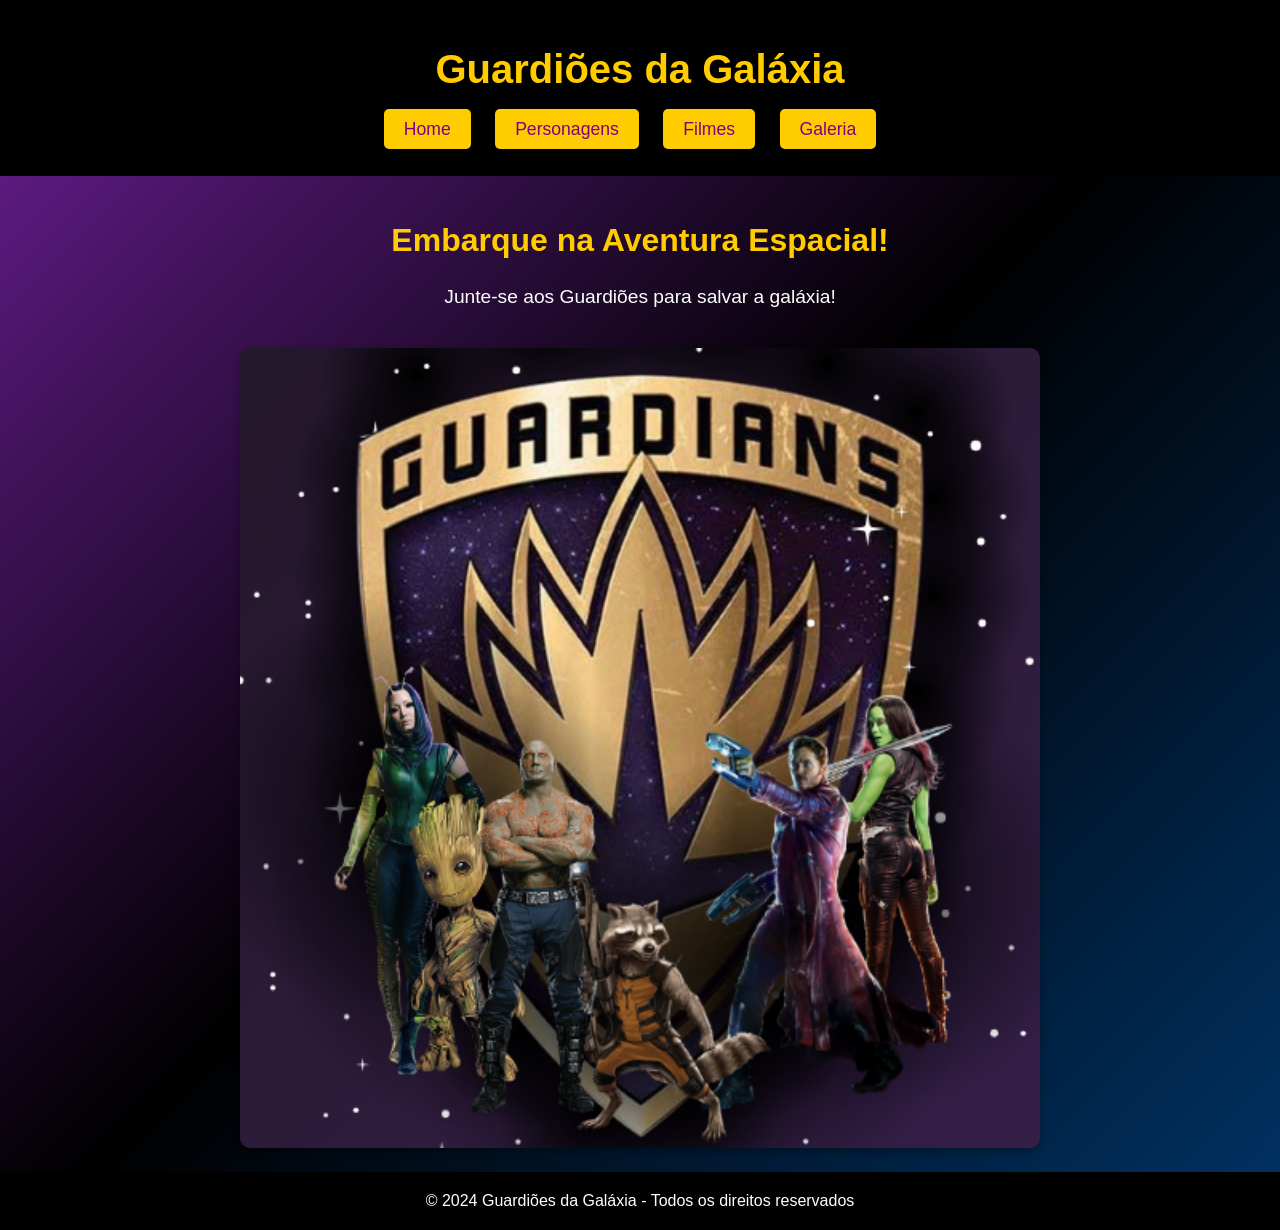
==== index.html @ 2c219696 "Update index.html" ====
<!DOCTYPE html>
<html lang="pt-br">
<head>
    <meta charset="UTF-8">
    <meta name="viewport" content="width=device-width, initial-scale=1.0">
    <title>Guardiões da Galáxia</title>
    <style>
        body {
            font-family: Arial, sans-serif;
            margin: 0;
            padding: 0;
            background: linear-gradient(135deg, #6a1f94, #000000, #003366);
            color: #fff;
        }

        header {
            background-color: #000;
            padding: 20px;
            text-align: center;
        }

        header h1 {
            font-size: 2.5rem;
            color: #ffcc00;
        }

        nav ul {
            list-style-type: none;
            padding: 0;
        }

        nav ul li {
            display: inline;
            margin-right: 20px;
        }

        nav ul li a {
            background-color: #ffcc00;
            color: #800080; /* Cor roxa para o texto */
            padding: 10px 20px;
            text-decoration: none;
            border-radius: 5px;
            font-size: 1.1rem;
            transition: background-color 0.3s, color 0.3s;
        }

        nav ul li a:hover {
            background-color: #800080; /* Cor roxa para o fundo */
            color: #ffcc00; /* Cor amarela para o texto */
        }

        main {
            padding: 20px;
        }

        .hero {
            text-align: center;
            margin-bottom: 40px;
        }

        .hero h2 {
            font-size: 2rem;
            color: #ffcc00;
        }

        .hero p {
            font-size: 1.2rem;
        }

        .characters {
            text-align: center;
        }

        .characters .character img {
            width: 90%; /* Aumentado para ocupar 90% da largura do container */
            max-width: 800px; /* Ajuste a largura máxima */
            height: auto;
            border-radius: 10px;
            box-shadow: 0 4px 8px rgba(0, 0, 0, 0.3);
        }

        footer {
            background-color: #000;
            color: #fff;
            text-align: center;
            padding: 20px;
        }

        footer p {
            margin: 0;
        }
    </style>
</head>
<body>
    <header>
        <div class="logo">
            <h1>Guardiões da Galáxia</h1>
        </div>
        <nav>
            <ul>
                <li><a href="home.html">Home</a></li>
                <li><a href="personagens.html">Personagens</a></li>
                <li><a href="filmes.html">Filmes</a></li>
                <li><a href="galeria.html">Galeria</a></li>
            </ul>
        </nav>
    </header>

    <main>
        <section class="hero">
            <h2>Embarque na Aventura Espacial!</h2>
            <p>Junte-se aos Guardiões para salvar a galáxia!</p>
        </section>

        <section class="characters">
            <div class="character-row">
                <div class="character">
                    <img src="Design sem nome (2).png" alt="Imagem dos Guardiões da Galáxia">
                </div>
            </div>
        </section>
    </main>

    <footer>
        <p>&copy; 2024 Guardiões da Galáxia - Todos os direitos reservados</p>
    </footer>
</body>
</html>
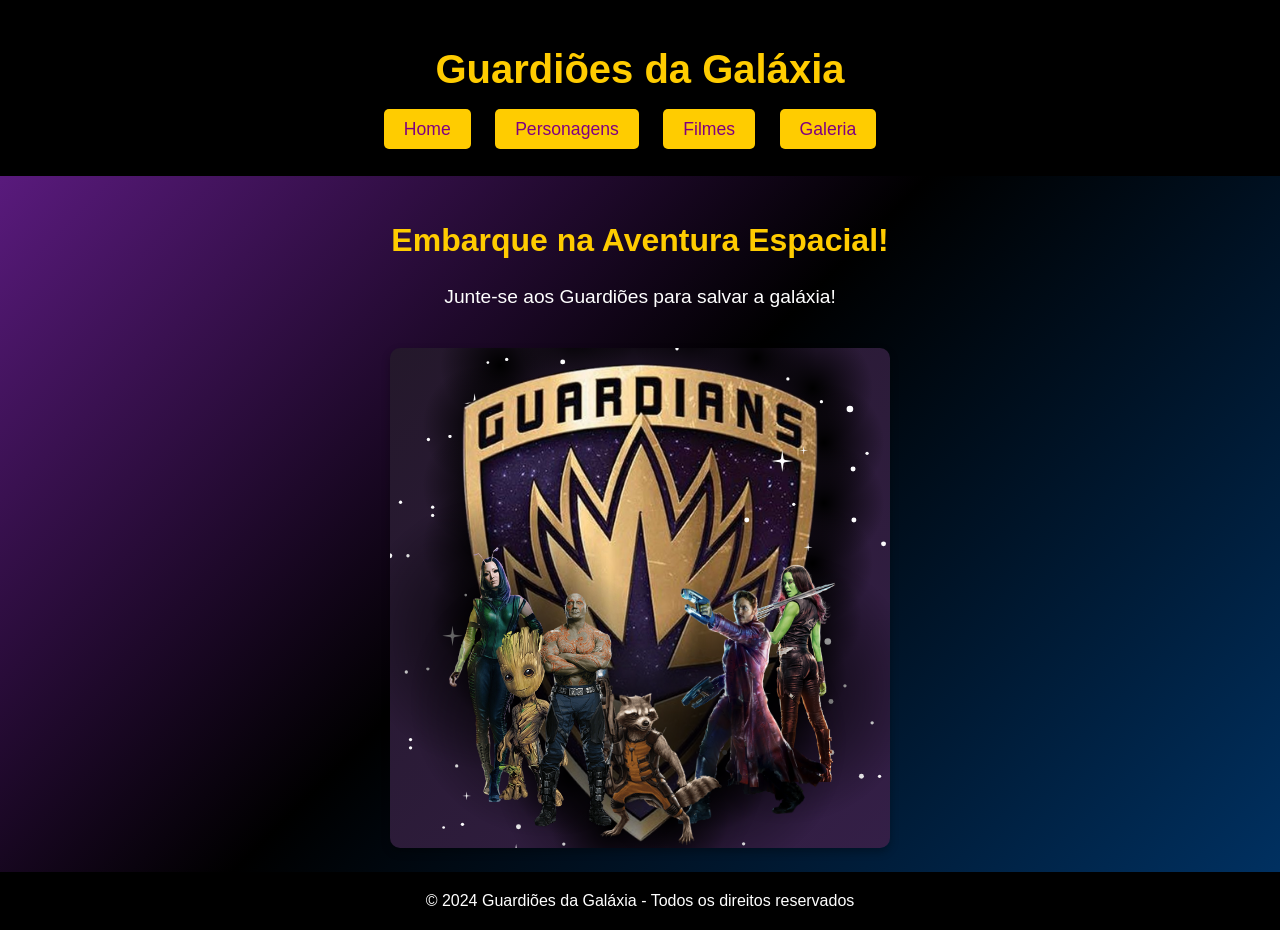
==== commit 1b167f29: "Update index.html" ====
--- a/index.html
+++ b/index.html
@@ -72,8 +72,8 @@
         }
 
         .characters .character img {
-            width: 90%; /* Aumentado para ocupar 90% da largura do container */
-            max-width: 800px; /* Ajuste a largura máxima */
+            width: 70%; /* Ajustado para tamanho médio */
+            max-width: 500px; /* Limita a largura máxima para tamanho médio */
             height: auto;
             border-radius: 10px;
             box-shadow: 0 4px 8px rgba(0, 0, 0, 0.3);
@@ -126,3 +126,4 @@
     </footer>
 </body>
 </html>
+
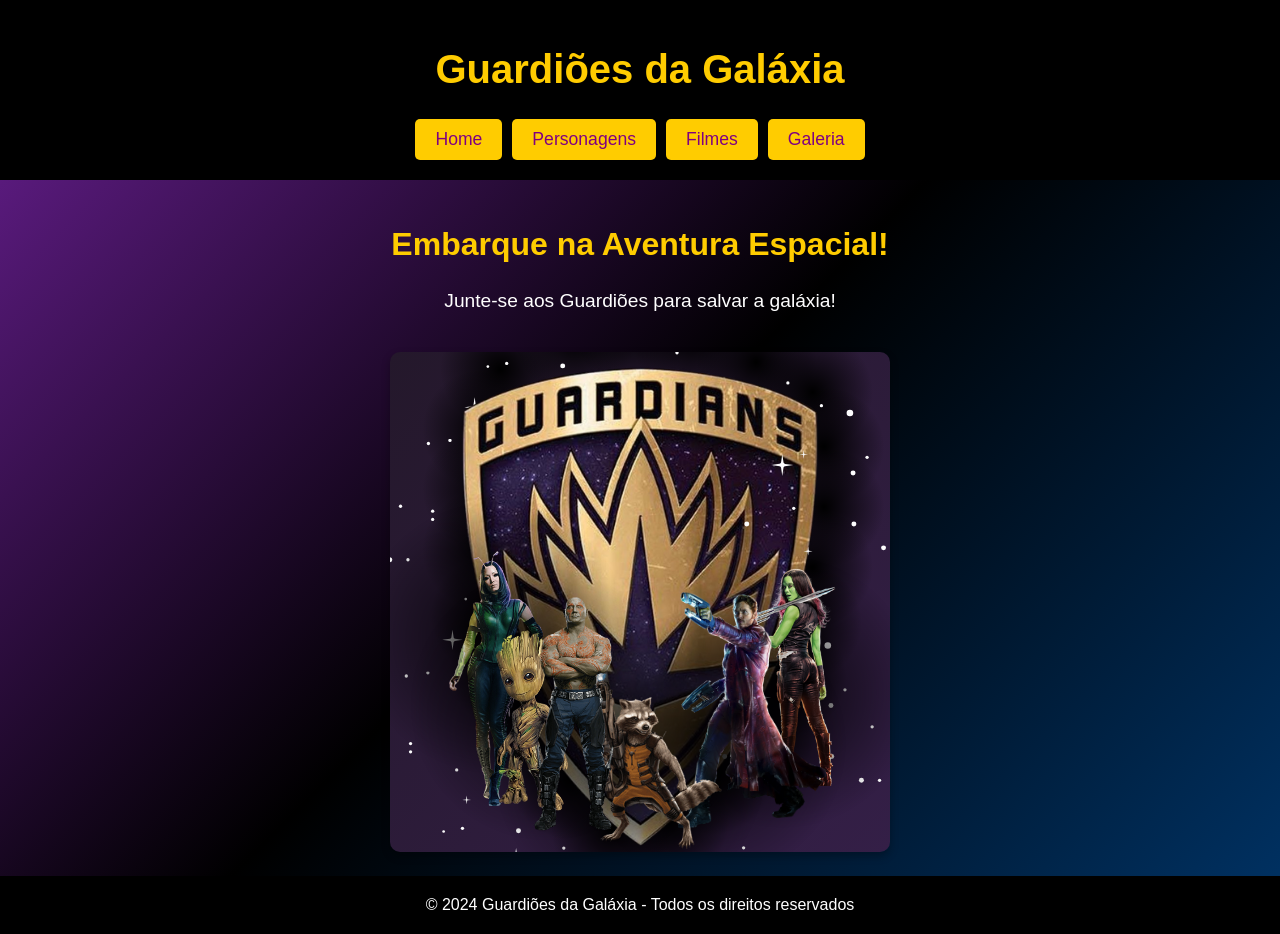
==== commit e927cd0f: "Update index.html" ====
--- a/index.html
+++ b/index.html
@@ -27,26 +27,31 @@
         nav ul {
             list-style-type: none;
             padding: 0;
+            margin: 0;
+            display: flex;
+            justify-content: center;
+            flex-wrap: wrap; /* Permite que os botões quebrem em linhas */
+            gap: 10px; /* Espaçamento entre os botões */
         }
 
         nav ul li {
-            display: inline;
-            margin-right: 20px;
+            margin: 0;
         }
 
         nav ul li a {
             background-color: #ffcc00;
-            color: #800080; /* Cor roxa para o texto */
+            color: #800080;
             padding: 10px 20px;
             text-decoration: none;
             border-radius: 5px;
             font-size: 1.1rem;
             transition: background-color 0.3s, color 0.3s;
+            display: inline-block; /* Garante que o botão se comporte como bloco */
         }
 
         nav ul li a:hover {
-            background-color: #800080; /* Cor roxa para o fundo */
-            color: #ffcc00; /* Cor amarela para o texto */
+            background-color: #800080;
+            color: #ffcc00;
         }
 
         main {
@@ -89,6 +94,25 @@
         footer p {
             margin: 0;
         }
+
+        /* Media Queries para telas menores */
+        @media (max-width: 768px) {
+            nav ul li a {
+                font-size: 1rem; /* Reduz o tamanho da fonte nos botões */
+                padding: 8px 16px; /* Ajusta o espaçamento interno */
+            }
+        }
+
+        @media (max-width: 480px) {
+            header h1 {
+                font-size: 1.6rem;
+            }
+
+            nav ul li a {
+                font-size: 0.9rem; /* Diminui ainda mais a fonte nos botões */
+                padding: 6px 12px; /* Reduz o tamanho geral */
+            }
+        }
     </style>
 </head>
 <body>
@@ -126,4 +150,3 @@
     </footer>
 </body>
 </html>
-
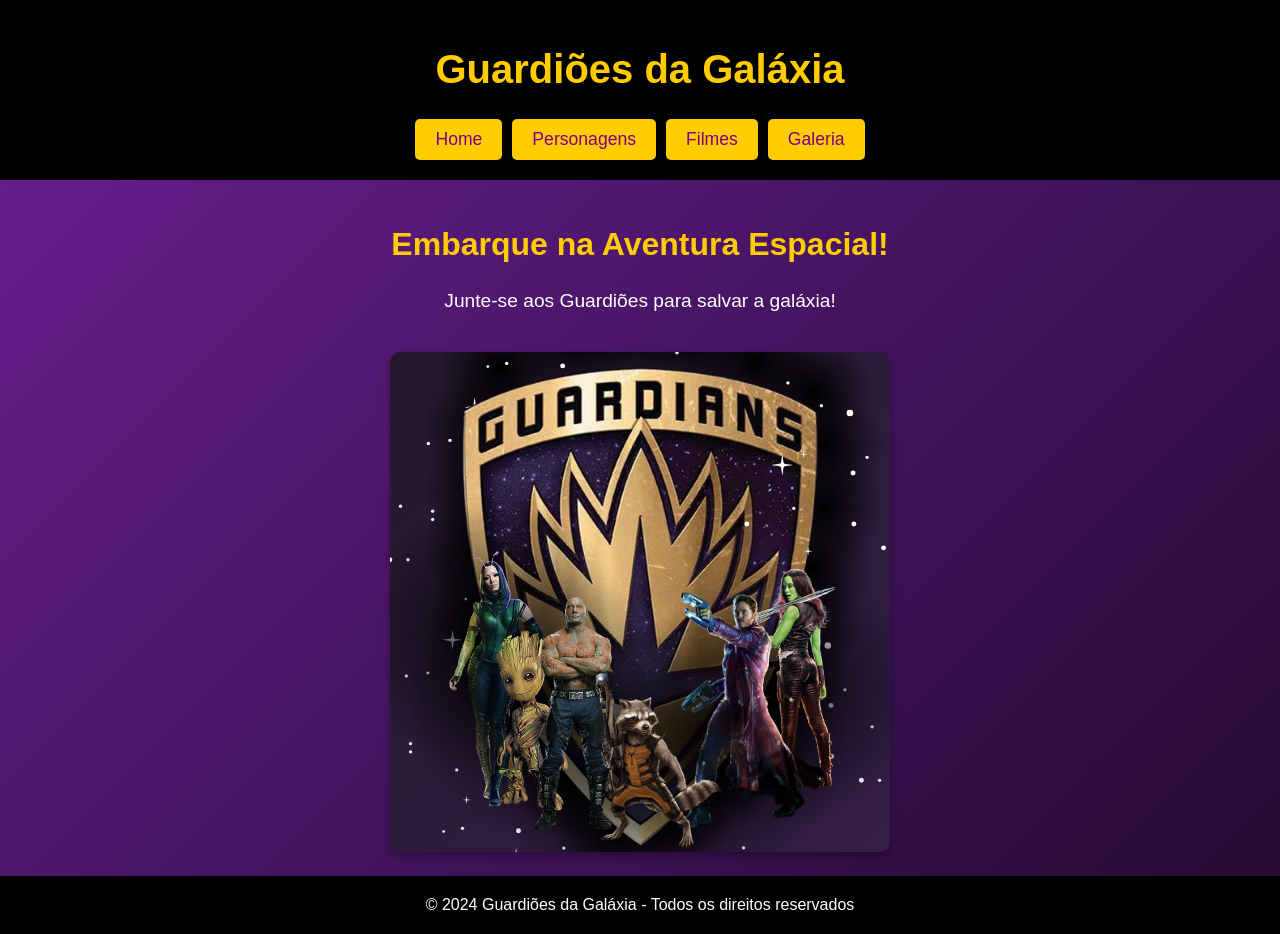
==== commit 59c97228: "Update index.html" ====
--- a/index.html
+++ b/index.html
@@ -5,12 +5,36 @@
     <meta name="viewport" content="width=device-width, initial-scale=1.0">
     <title>Guardiões da Galáxia</title>
     <style>
+        /* Declaração da fonte personalizada */
+        @font-face {
+            font-family: 'GuardiansFont';
+            src: url('fonts/sf-distant-galaxy.woff') format('woff');
+            font-weight: normal;
+            font-style: normal;
+        }
+
         body {
-            font-family: Arial, sans-serif;
+            font-family: 'GuardiansFont', Arial, sans-serif;
             margin: 0;
             padding: 0;
-            background: linear-gradient(135deg, #6a1f94, #000000, #003366);
+            /* Gradiente animado */
+            background: linear-gradient(135deg, #6a1f94, #000000, #b300d9);
+            background-size: 300% 300%;
+            animation: gradientMove 10s ease infinite;
             color: #fff;
+        }
+
+        /* Animação do gradiente */
+        @keyframes gradientMove {
+            0% {
+                background-position: 0% 50%;
+            }
+            50% {
+                background-position: 100% 50%;
+            }
+            100% {
+                background-position: 0% 50%;
+            }
         }
 
         header {
@@ -30,8 +54,8 @@
             margin: 0;
             display: flex;
             justify-content: center;
-            flex-wrap: wrap; /* Permite que os botões quebrem em linhas */
-            gap: 10px; /* Espaçamento entre os botões */
+            flex-wrap: wrap;
+            gap: 10px;
         }
 
         nav ul li {
@@ -46,7 +70,7 @@
             border-radius: 5px;
             font-size: 1.1rem;
             transition: background-color 0.3s, color 0.3s;
-            display: inline-block; /* Garante que o botão se comporte como bloco */
+            display: inline-block;
         }
 
         nav ul li a:hover {
@@ -77,8 +101,8 @@
         }
 
         .characters .character img {
-            width: 70%; /* Ajustado para tamanho médio */
-            max-width: 500px; /* Limita a largura máxima para tamanho médio */
+            width: 70%;
+            max-width: 500px;
             height: auto;
             border-radius: 10px;
             box-shadow: 0 4px 8px rgba(0, 0, 0, 0.3);
@@ -98,8 +122,8 @@
         /* Media Queries para telas menores */
         @media (max-width: 768px) {
             nav ul li a {
-                font-size: 1rem; /* Reduz o tamanho da fonte nos botões */
-                padding: 8px 16px; /* Ajusta o espaçamento interno */
+                font-size: 1rem;
+                padding: 8px 16px;
             }
         }
 
@@ -109,8 +133,8 @@
             }
 
             nav ul li a {
-                font-size: 0.9rem; /* Diminui ainda mais a fonte nos botões */
-                padding: 6px 12px; /* Reduz o tamanho geral */
+                font-size: 0.9rem;
+                padding: 6px 12px;
             }
         }
     </style>
@@ -122,7 +146,7 @@
         </div>
         <nav>
             <ul>
-                <li><a href="home.html">Home</a></li>
+                <li><a href="index.html">Home</a></li>
                 <li><a href="personagens.html">Personagens</a></li>
                 <li><a href="filmes.html">Filmes</a></li>
                 <li><a href="galeria.html">Galeria</a></li>
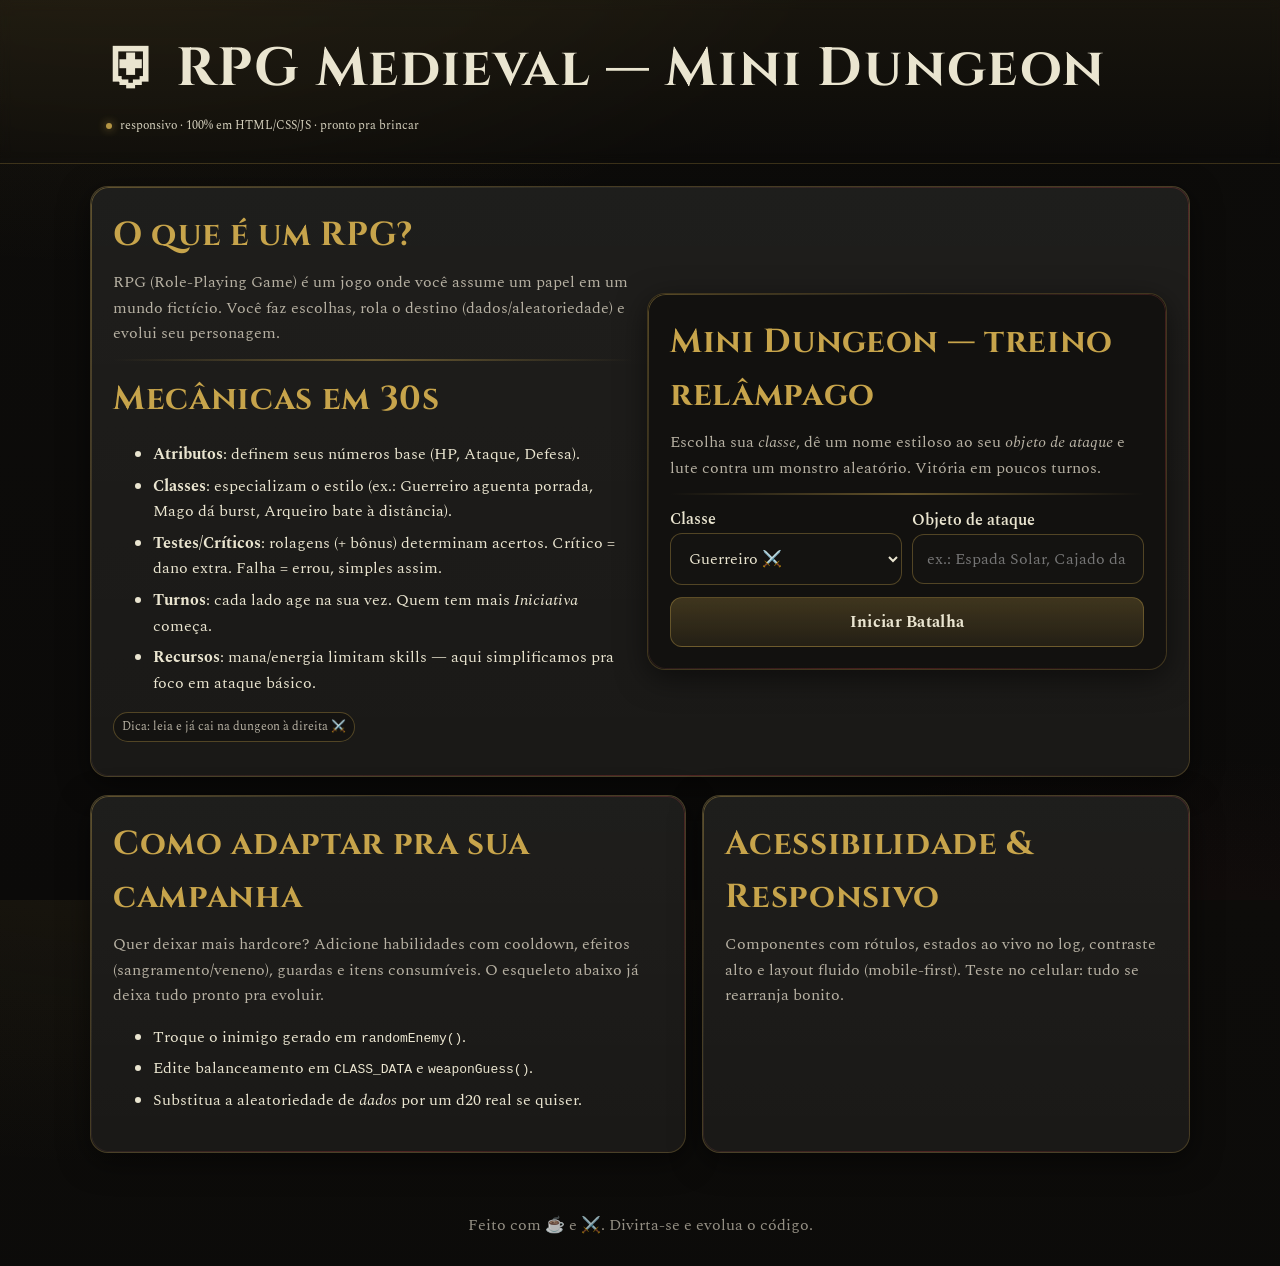
==== commit dad39957: "Add files via upload" ====
--- a/index.html
+++ b/index.html
@@ -1,176 +1,435 @@
 <!DOCTYPE html>
-<html lang="pt-br">
+<html lang="en">
 <head>
     <meta charset="UTF-8">
     <meta name="viewport" content="width=device-width, initial-scale=1.0">
-    <title>Guardiões da Galáxia</title>
-    <style>
-        /* Declaração da fonte personalizada */
-        @font-face {
-            font-family: 'GuardiansFont';
-            src: url('fonts/sf-distant-galaxy.woff') format('woff');
-            font-weight: normal;
-            font-style: normal;
-        }
-
-        body {
-            font-family: 'GuardiansFont', Arial, sans-serif;
-            margin: 0;
-            padding: 0;
-            /* Gradiente animado */
-            background: linear-gradient(135deg, #6a1f94, #000000, #b300d9);
-            background-size: 300% 300%;
-            animation: gradientMove 10s ease infinite;
-            color: #fff;
-        }
-
-        /* Animação do gradiente */
-        @keyframes gradientMove {
-            0% {
-                background-position: 0% 50%;
-            }
-            50% {
-                background-position: 100% 50%;
-            }
-            100% {
-                background-position: 0% 50%;
-            }
-        }
-
-        header {
-            background-color: #000;
-            padding: 20px;
-            text-align: center;
-        }
-
-        header h1 {
-            font-size: 2.5rem;
-            color: #ffcc00;
-        }
-
-        nav ul {
-            list-style-type: none;
-            padding: 0;
-            margin: 0;
-            display: flex;
-            justify-content: center;
-            flex-wrap: wrap;
-            gap: 10px;
-        }
-
-        nav ul li {
-            margin: 0;
-        }
-
-        nav ul li a {
-            background-color: #ffcc00;
-            color: #800080;
-            padding: 10px 20px;
-            text-decoration: none;
-            border-radius: 5px;
-            font-size: 1.1rem;
-            transition: background-color 0.3s, color 0.3s;
-            display: inline-block;
-        }
-
-        nav ul li a:hover {
-            background-color: #800080;
-            color: #ffcc00;
-        }
-
-        main {
-            padding: 20px;
-        }
-
-        .hero {
-            text-align: center;
-            margin-bottom: 40px;
-        }
-
-        .hero h2 {
-            font-size: 2rem;
-            color: #ffcc00;
-        }
-
-        .hero p {
-            font-size: 1.2rem;
-        }
-
-        .characters {
-            text-align: center;
-        }
-
-        .characters .character img {
-            width: 70%;
-            max-width: 500px;
-            height: auto;
-            border-radius: 10px;
-            box-shadow: 0 4px 8px rgba(0, 0, 0, 0.3);
-        }
-
-        footer {
-            background-color: #000;
-            color: #fff;
-            text-align: center;
-            padding: 20px;
-        }
-
-        footer p {
-            margin: 0;
-        }
-
-        /* Media Queries para telas menores */
-        @media (max-width: 768px) {
-            nav ul li a {
-                font-size: 1rem;
-                padding: 8px 16px;
-            }
-        }
-
-        @media (max-width: 480px) {
-            header h1 {
-                font-size: 1.6rem;
-            }
-
-            nav ul li a {
-                font-size: 0.9rem;
-                padding: 6px 12px;
-            }
-        }
-    </style>
+  <title>RPG Medieval — Mini Dungeon</title>
+  <link rel="preconnect" href="https://fonts.googleapis.com">
+  <link rel="preconnect" href="https://fonts.gstatic.com" crossorigin>
+  <link href="https://fonts.googleapis.com/css2?family=Cinzel:wght@400;700&family=Spectral:wght@300;400;600&display=swap" rel="stylesheet">
+  <style>
+    :root{
+      --bg:#0b0a09; /* fundo quase preto */
+      --card:#1a1917; /* cartas */
+      --ink:#eae5d0; /* texto pergaminho */
+      --gold:#c7a44b; /* detalhes dourados */
+      --blood:#b43b3b; /* dano */
+      --leaf:#4aa36c; /* cura */
+      --muted:#b7b1a3; /* texto secundário */
+      --parch:#2a2723; /* borda/ornamento */
+      --shadow: 0 8px 30px rgba(0,0,0,.5);
+    }
+    *{box-sizing:border-box}
+    html,body{height:100%}
+    body{
+      margin:0;
+      background:
+        radial-gradient(1200px 600px at 10% -10%, rgba(199,164,75,.08), transparent 60%),
+        radial-gradient(800px 400px at 90% 110%, rgba(179,59,59,.06), transparent 60%),
+        linear-gradient(180deg, #0d0c0a 0%, #0b0a09 100%);
+      color:var(--ink);
+      font-family:'Spectral', serif;
+      line-height:1.6;
+    }
+    header{
+      padding: clamp(18px, 2vw, 28px);
+      border-bottom:1px solid rgba(199,164,75,.2);
+      background:linear-gradient(180deg, rgba(199,164,75,.06), transparent);
+      position:sticky;top:0;backdrop-filter: blur(6px);
+      z-index: 10;
+    }
+    .max{max-width:1100px;margin:0 auto;padding:0 16px}
+    h1{font-family:'Cinzel', serif;letter-spacing:.03em;margin:0;font-size:clamp(28px,4.2vw,54px)}
+    h2{font-family:'Cinzel', serif;letter-spacing:.02em;margin:0 0 8px 0;font-size:clamp(22px,2.6vw,34px);color:var(--gold)}
+    p{margin:0 0 12px 0;color:var(--muted)}
+    .grid{display:grid;gap:16px;grid-template-columns:1fr}
+    @media(min-width:880px){.grid{grid-template-columns: 1.1fr .9fr}}.card{
+  background:linear-gradient(180deg, rgba(255,255,255,.02), rgba(255,255,255,.00)), var(--card);
+  border:1px solid rgba(199,164,75,.25);
+  border-radius:18px;
+  box-shadow: var(--shadow);
+  padding: clamp(16px, 2.4vw, 22px);
+  position:relative;
+  overflow:hidden;
+}
+.card::before{
+  content:"";position:absolute;inset:0;border-radius:18px;
+  padding:1px;background:
+    linear-gradient(135deg, rgba(199,164,75,.4), rgba(255,255,255,.04) 30%, rgba(179,59,59,.35) 70%, transparent 100%);
+  -webkit-mask:
+    linear-gradient(#000 0 0) content-box,
+    linear-gradient(#000 0 0);
+  -webkit-mask-composite: xor;mask-composite: exclude;
+}
+.badge{display:inline-flex;align-items:center;gap:8px;font-size:12px;color:var(--ink);opacity:.9}
+.badge .dot{width:6px;height:6px;border-radius:50%;background:var(--gold);box-shadow:0 0 8px rgba(199,164,75,.8)}
+
+.rules li{margin:6px 0}
+
+.hero{
+  display:grid;gap:14px;grid-template-columns:1fr;
+  align-items:center;
+}
+@media(min-width:720px){.hero{grid-template-columns: 1fr 1fr}}
+
+.orn{height:2px;background:linear-gradient(90deg, transparent, rgba(199,164,75,.45), transparent);margin:12px 0}
+
+.form{display:grid;gap:12px}
+label{font-weight:600;color:var(--ink)}
+select,input,button{
+  width:100%;
+  background:#141311;color:var(--ink);
+  border:1px solid rgba(199,164,75,.35);
+  border-radius:12px;padding:12px 14px;font-family:inherit;font-size:16px;
+  outline:none;
+}
+select:focus,input:focus,button:focus{box-shadow:0 0 0 4px rgba(199,164,75,.15)}
+button{
+  cursor:pointer;font-weight:700;letter-spacing:.02em;
+  transition:transform .05s ease, box-shadow .2s ease;
+  background:linear-gradient(180deg, rgba(199,164,75,.25), rgba(199,164,75,.1));
+}
+button:hover{transform: translateY(-1px)}
+
+.stack{display:flex;flex-direction:column;gap:12px}
+.row{display:flex;gap:10px;align-items:center}
+.grow{flex:1}
+
+.bar{height:12px;background:#141311;border:1px solid rgba(199,164,75,.35);border-radius:999px;overflow:hidden}
+.bar>span{display:block;height:100%;background:linear-gradient(90deg, #4aa36c, #c7a44b);width:100%;transition: width 0.3s ease}
+
+.log{font-family:ui-monospace, SFMono-Regular, Menlo, Monaco, Consolas, "Liberation Mono", "Courier New", monospace;
+  font-size:14px;background:#11100e;border:1px solid rgba(199,164,75,.25);border-radius:12px;min-height:120px;
+  padding:12px;white-space:pre-wrap;max-height:240px;overflow:auto}
+
+.tag{display:inline-block;background:#141311;border:1px solid rgba(199,164,75,.35);
+  padding:4px 8px;border-radius:999px;font-size:12px;color:var(--muted)}
+
+footer{opacity:.8;padding:28px 16px;text-align:center;color:var(--muted)}
+ a{color:var(--gold);text-decoration:none}
+
+.stats {font-size: 12px; margin-top: 4px; color: var(--muted)}
+.attack-animation {
+  animation: attackPulse 0.3s ease;
+}
+@keyframes attackPulse {
+  0% { transform: translateX(0); }
+  25% { transform: translateX(3px); }
+  50% { transform: translateX(-3px); }
+  100% { transform: translateX(0); }
+}
+
+  </style>
 </head>
 <body>
-    <header>
-        <div class="logo">
-            <h1>Guardiões da Galáxia</h1>
+  <header>
+    <div class="max">
+      <h1>⛨ RPG Medieval — Mini Dungeon</h1>
+      <div class="badge"><span class="dot"></span> responsivo · 100% em HTML/CSS/JS · pronto pra brincar</div>
+    </div>
+  </header>  <main class="max" style="padding:22px 0 32px 0">
+    <section class="hero card">
+      <div>
+        <h2>O que é um RPG?</h2>
+        <p>RPG (Role-Playing Game) é um jogo onde você assume um papel em um mundo fictício. Você faz escolhas, rola o destino (dados/aleatoriedade) e evolui seu personagem.</p>
+        <div class="orn"></div>
+        <h2>Mecânicas em 30s</h2>
+        <ul class="rules">
+          <li><strong>Atributos</strong>: definem seus números base (HP, Ataque, Defesa).</li>
+          <li><strong>Classes</strong>: especializam o estilo (ex.: Guerreiro aguenta porrada, Mago dá burst, Arqueiro bate à distância).</li>
+          <li><strong>Testes/Críticos</strong>: rolagens (+ bônus) determinam acertos. Crítico = dano extra. Falha = errou, simples assim.</li>
+          <li><strong>Turnos</strong>: cada lado age na sua vez. Quem tem mais <em>Iniciativa</em> começa.</li>
+          <li><strong>Recursos</strong>: mana/energia limitam skills — aqui simplificamos pra foco em ataque básico.</li>
+        </ul>
+        <p class="tag">Dica: leia e já cai na dungeon à direita ⚔️</p>
+      </div>
+      <div class="card" style="background:#12110f">
+        <h2>Mini Dungeon — treino relâmpago</h2>
+        <p>Escolha sua <em>classe</em>, dê um nome estiloso ao seu <em>objeto de ataque</em> e lute contra um monstro aleatório. Vitória em poucos turnos.</p>
+        <div class="orn"></div>
+        <form class="form" id="setup">
+          <div class="row">
+            <div class="grow">
+              <label for="classe">Classe</label>
+              <select id="classe" required>
+                <option value="guerreiro">Guerreiro ⚔️</option>
+                <option value="mago">Mago 🔮</option>
+                <option value="arqueiro">Arqueiro 🏹</option>
+                <option value="ladino">Ladino 🗡️</option>
+              </select>
+            </div>
+            <div class="grow">
+              <label for="arma">Objeto de ataque</label>
+              <input id="arma" type="text" placeholder="ex.: Espada Solar, Cajado da Tempestade" maxlength="30" required />
+            </div>
+          </div>
+          <button type="submit">Iniciar Batalha</button>
+        </form><div id="battle" style="display:none" class="stack">
+      <div class="row" style="gap:14px">
+        <div class="card grow">
+          <strong>Você</strong>
+          <div class="bar" aria-label="HP do jogador"><span id="hpPlayer"></span></div>
+          <div id="statsPlayer" class="muted"></div>
+          <div id="detailedStatsPlayer" class="stats"></div>
         </div>
-        <nav>
-            <ul>
-                <li><a href="index.html">Home</a></li>
-                <li><a href="personagens.html">Personagens</a></li>
-                <li><a href="filmes.html">Filmes</a></li>
-                <li><a href="galeria.html">Galeria</a></li>
-            </ul>
-        </nav>
-    </header>
-
-    <main>
-        <section class="hero">
-            <h2>Embarque na Aventura Espacial!</h2>
-            <p>Junte-se aos Guardiões para salvar a galáxia!</p>
-        </section>
-
-        <section class="characters">
-            <div class="character-row">
-                <div class="character">
-                    <img src="Design sem nome (2).png" alt="Imagem dos Guardiões da Galáxia">
-                </div>
-            </div>
-        </section>
-    </main>
-
-    <footer>
-        <p>&copy; 2024 Guardiões da Galáxia - Todos os direitos reservados</p>
-    </footer>
-</body>
-</html>
+        <div class="card grow">
+          <strong>Inimigo</strong>
+          <div class="bar" aria-label="HP do inimigo"><span id="hpEnemy"></span></div>
+          <div id="statsEnemy" class="muted"></div>
+          <div id="detailedStatsEnemy" class="stats"></div>
+        </div>
+      </div>
+      <div class="row">
+        <button id="btnAttack" class="grow">Atacar</button>
+        <button id="btnReset" type="button">Reiniciar</button>
+      </div>
+      <div class="log" id="log" aria-live="polite"></div>
+    </div>
+  </div>
+</section>
+
+<section class="grid" style="margin-top:18px">
+  <article class="card">
+    <h2>Como adaptar pra sua campanha</h2>
+    <p>Quer deixar mais hardcore? Adicione habilidades com cooldown, efeitos (sangramento/veneno), guardas e itens consumíveis. O esqueleto abaixo já deixa tudo pronto pra evoluir.</p>
+    <ul class="rules">
+      <li>Troque o inimigo gerado em <code>randomEnemy()</code>.</li>
+      <li>Edite balanceamento em <code>CLASS_DATA</code> e <code>weaponGuess()</code>.</li>
+      <li>Substitua a aleatoriedade de <em>dados</em> por um d20 real se quiser.</li>
+    </ul>
+  </article>
+  <aside class="card">
+    <h2>Acessibilidade & Responsivo</h2>
+    <p>Componentes com rótulos, estados ao vivo no log, contraste alto e layout fluido (mobile‑first). Teste no celular: tudo se rearranja bonito.</p>
+  </aside>
+</section>
+
+  </main>  <footer>
+    Feito com ☕ e ⚔️. Divirta-se e evolua o código.
+  </footer>  <script>
+    'use strict';
+    // Garante que o JS só rode depois do DOM existir
+    window.addEventListener('DOMContentLoaded', () => {
+      // ===== Utilidades gerais
+      const $ = sel => document.querySelector(sel)
+      const $$ = sel => Array.from(document.querySelectorAll(sel))
+      const safeEl = (sel) => {
+        const el = $(sel)
+        if(!el) throw new Error('Elemento não encontrado: ' + sel)
+        return el
+      }
+      const logEl = safeEl('#log')
+      const log = msg => {
+        const time = new Date().toLocaleTimeString('pt-BR', {hour:'2-digit', minute:'2-digit'})
+        // Prepend para mensagem mais recente vir no topo sem quebrar acessibilidade
+        const line = document.createElement('div')
+        line.innerHTML = `[${time}] ${msg}`
+        logEl.prepend(line)
+      }
+      const clamp = (n, min, max) => Math.max(min, Math.min(max, n))
+      const r = (min, max) => Math.floor(Math.random() * (max - min + 1)) + min // inteiro [min,max]
+
+      // ===== Dados de classe (balance simplificado)
+      const CLASS_DATA = {
+        guerreiro: { hp: 110, atk: 14, def: 8, crit: 8, dodge: 4, desc:'frontliner resistente' },
+        mago:      { hp: 80,  atk: 20, def: 3, crit: 14, dodge: 6, desc:'vidro canhão' },
+        arqueiro:  { hp: 95,  atk: 16, def: 5, crit: 12, dodge: 8, desc:'dano à distância' },
+        ladino:    { hp: 85,  atk: 15, def: 4, crit: 18, dodge: 12, desc:'crítico e esquiva' }
+      }
+
+      // Tenta inferir bônus pela palavra da arma (bem simples e divertido)
+      function weaponGuess(name){
+        name = (name || '').toLowerCase()
+        if(/cajado|vara|orbe/.test(name)) return { bonus: 3, type:'mágico' }
+        if(/espada|lâmina|katana|sabre/.test(name)) return { bonus: 2, type:'corte' }
+        if(/machado|clava|marte|martelo/.test(name)) return { bonus: 3, type:'impacto' }
+        if(/arco|besta|flecha|virote/.test(name)) return { bonus: 2, type:'perfurante' }
+        if(/adaga|punhal|faca/.test(name)) return { bonus: 2, type:'precisão' }
+        if(/lança|tridente|alabarda|pique/.test(name)) return { bonus: 3, type:'alcance' }
+        if(/livro|grimório|runas?/.test(name)) return { bonus: 2, type:'arcano' }
+        return { bonus: 1, type:'improviso' }
+      }
+
+      function randomEnemy(){
+        const pool = [
+          { name:'Goblin', hp: 70, atk: 12, def: 4, crit: 6, dodge: 6, emoji:'👺' },
+          { name:'Lobo das Sombras', hp: 80, atk: 13, def: 3, crit: 10, dodge: 10, emoji:'🐺' },
+          { name:'Esqueleto', hp: 75, atk: 11, def: 6, crit: 5, dodge: 4, emoji:'💀' },
+          { name:'Slime Ácida', hp: 90, atk: 10, def: 2, crit: 4, dodge: 2, emoji:'🟢' }
+        ]
+        return JSON.parse(JSON.stringify(pool[r(0, pool.length-1)])) // clone raso
+      }
+
+      // ===== Referências de elementos (garantidas)
+      const els = {
+        form: safeEl('#setup'),
+        classe: safeEl('#classe'),
+        arma: safeEl('#arma'),
+        battle: safeEl('#battle'),
+        hpPlayer: safeEl('#hpPlayer'),
+        hpEnemy: safeEl('#hpEnemy'),
+        statsPlayer: safeEl('#statsPlayer'),
+        statsEnemy: safeEl('#statsEnemy'),
+        detailedStatsPlayer: safeEl('#detailedStatsPlayer'),
+        detailedStatsEnemy: safeEl('#detailedStatsEnemy'),
+        btnAttack: safeEl('#btnAttack'),
+        btnReset: safeEl('#btnReset')
+      }
+
+      // ===== Estado da batalha
+      const state = {
+        player: null,
+        enemy: null,
+        turn: 'player',
+        over: false
+      }
+
+      function setupBattle(classe, arma){
+        const c = CLASS_DATA[classe]
+        const w = weaponGuess(arma)
+        state.player = {
+          classe,
+          name: 'Herói',
+          hp: c.hp,
+          max: c.hp,
+          atk: c.atk + w.bonus,
+          def: c.def,
+          crit: c.crit,
+          dodge: c.dodge,
+          arma,
+          tipo: w.type
+        }
+        state.enemy = randomEnemy()
+        state.enemy.max = state.enemy.hp
+        state.turn = Math.random() < 0.5 ? 'player' : 'enemy'
+        state.over = false
+
+        // UI
+        els.battle.style.display = 'grid'
+        updateBars()
+        updateDetailedStats()
+        els.statsPlayer.innerHTML = `${c.desc} • arma: <em>${arma || 'improviso'}</em>`
+        els.statsEnemy.innerHTML = `${state.enemy.emoji} ${state.enemy.name}`
+        els.btnAttack.disabled = false
+        els.btnAttack.textContent = state.turn === 'player' ? 'Atacar' : 'Aguardar turno…'
+        logEl.innerHTML = ''
+        log(`Você entra na câmara escura e encara um ${state.enemy.name}. Iniciativa: ${state.turn === 'player' ? 'Você primeiro!' : 'Inimigo começa!'}`)
+        if(state.turn === 'enemy') enemyPlay()
+      }
+
+      function rollHit(attacker, defender){
+        const base = 60 // chance base de acerto
+        const dodge = defender.dodge // esquiva do alvo
+        const hitChance = clamp(base + attacker.atk - defender.def - dodge, 30, 95)
+        const roll = r(1,100)
+        const isHit = roll <= hitChance
+        const isCrit = isHit && r(1,100) <= attacker.crit
+        return { isHit, isCrit, hitChance }
+      }
+
+      function computeDamage(attacker, defender, isCrit){
+        const spread = r(-3,3)
+        let dmg = Math.max(1, attacker.atk + spread - Math.floor(defender.def/2))
+        if(isCrit) dmg = Math.floor(dmg * 1.8)
+        return dmg
+      }
+
+      function updateBars(){
+        if(!state.player || !state.enemy) return
+        const p = state.player, e = state.enemy
+        const pPct = clamp(Math.round((p.hp/p.max)*100),0,100)
+        const ePct = clamp(Math.round((e.hp/e.max)*100),0,100)
+        els.hpPlayer.style.width = pPct + '%'
+        els.hpEnemy.style.width = ePct + '%'
+        els.hpPlayer.style.background = pPct < 30 ? `linear-gradient(90deg, var(--blood), #823030)` : ''
+        els.hpEnemy.style.background = ePct < 30 ? `linear-gradient(90deg, var(--blood), #823030)` : ''
+      }
+      
+      function updateDetailedStats() {
+        if(!state.player || !state.enemy) return
+        const p = state.player, e = state.enemy
+        els.detailedStatsPlayer.innerHTML = `HP: ${p.hp}/${p.max} | ATK: ${p.atk} | DEF: ${p.def} | CRIT: ${p.crit}% | DODGE: ${p.dodge}%`
+        els.detailedStatsEnemy.innerHTML = `HP: ${e.hp}/${e.max} | ATK: ${e.atk} | DEF: ${e.def} | CRIT: ${e.crit}% | DODGE: ${e.dodge}%`
+      }
+
+      function endBattle(result){
+        state.over = true
+        els.btnAttack.disabled = true
+        const msg = result === 'win' ? '🎉 Vitória! A sala ecoa com o silêncio do inimigo derrotado.' : '💀 Derrota! Você cai e a dungeon te engole na escuridão.'
+        log(msg)
+        els.btnAttack.textContent = 'Fim'
+      }
+
+      function playerAttack(){
+        if(state.over || state.turn !== 'player') return
+        els.btnAttack.disabled = true // evita double click
+        
+        // Animação de ataque
+        els.btnAttack.classList.add('attack-animation')
+        setTimeout(() => {
+          els.btnAttack.classList.remove('attack-animation')
+        }, 300)
+        
+        const P = state.player, E = state.enemy
+        const {isHit, isCrit, hitChance} = rollHit(P, E)
+        if(!isHit){
+          log(`Você erra o golpe com ${P.arma} (chance ${hitChance}%). O ${E.name} desvia!`)
+        } else {
+          const dmg = computeDamage(P, E, isCrit)
+          E.hp = clamp(E.hp - dmg, 0, E.max)
+          log(`Você ataca com <strong>${P.arma}</strong> (${P.tipo}) e causa <span style="color:var(--blood);font-weight:700">${dmg}</span> ${isCrit?'💥 crítico!':''}`)
+        }
+        updateBars()
+        updateDetailedStats()
+        if(state.enemy.hp <= 0) return endBattle('win')
+        state.turn = 'enemy'
+        els.btnAttack.textContent = 'Aguardar turno…'
+        setTimeout(enemyPlay, 600)
+      }
+
+      function enemyPlay(){
+        if(state.over) return
+        const P = state.player, E = state.enemy
+        const {isHit, isCrit, hitChance} = rollHit(E, P)
+        if(!isHit){
+          log(`${E.emoji} <em>${E.name}</em> erra (chance ${hitChance}%). Você esquiva como um ninja!`)
+        } else {
+          const dmg = computeDamage(E, P, isCrit)
+          P.hp = clamp(P.hp - dmg, 0, P.max)
+          log(`${E.emoji} <em>${E.name}</em> atinge você e causa <span style="color:var(--blood);font-weight:700">${dmg}</span> ${isCrit?'💥 crítico!':''}`)
+        }
+        updateBars()
+        updateDetailedStats()
+        if(state.player.hp <= 0) return endBattle('lose')
+        state.turn = 'player'
+        els.btnAttack.textContent = 'Atacar'
+        els.btnAttack.disabled = false
+      }
+
+      // ===== Eventos
+      safeEl('#setup').addEventListener('submit', (e)=>{
+        e.preventDefault()
+        const classe = els.classe.value
+        const arma = (els.arma.value || 'Soco de Valor').trim()
+        setupBattle(classe, arma)
+      })
+      els.btnAttack.addEventListener('click', playerAttack)
+      els.btnReset.addEventListener('click', ()=>{
+        // reset sem recarregar a página
+        els.battle.style.display = 'none'
+        logEl.innerHTML = ''
+        els.arma.value = ''
+        els.btnAttack.disabled = false
+        Object.assign(state, { player:null, enemy:null, turn:'player', over:false })
+      })
+
+      // Extra: Enter no input arma já inicia
+      els.arma.addEventListener('keydown', (e)=>{
+        if(e.key==='Enter'){
+          e.preventDefault();
+          safeEl('#setup').dispatchEvent(new Event('submit', {cancelable:true}))
+        }
+      })
+    })
+  </script></body>
+</html>
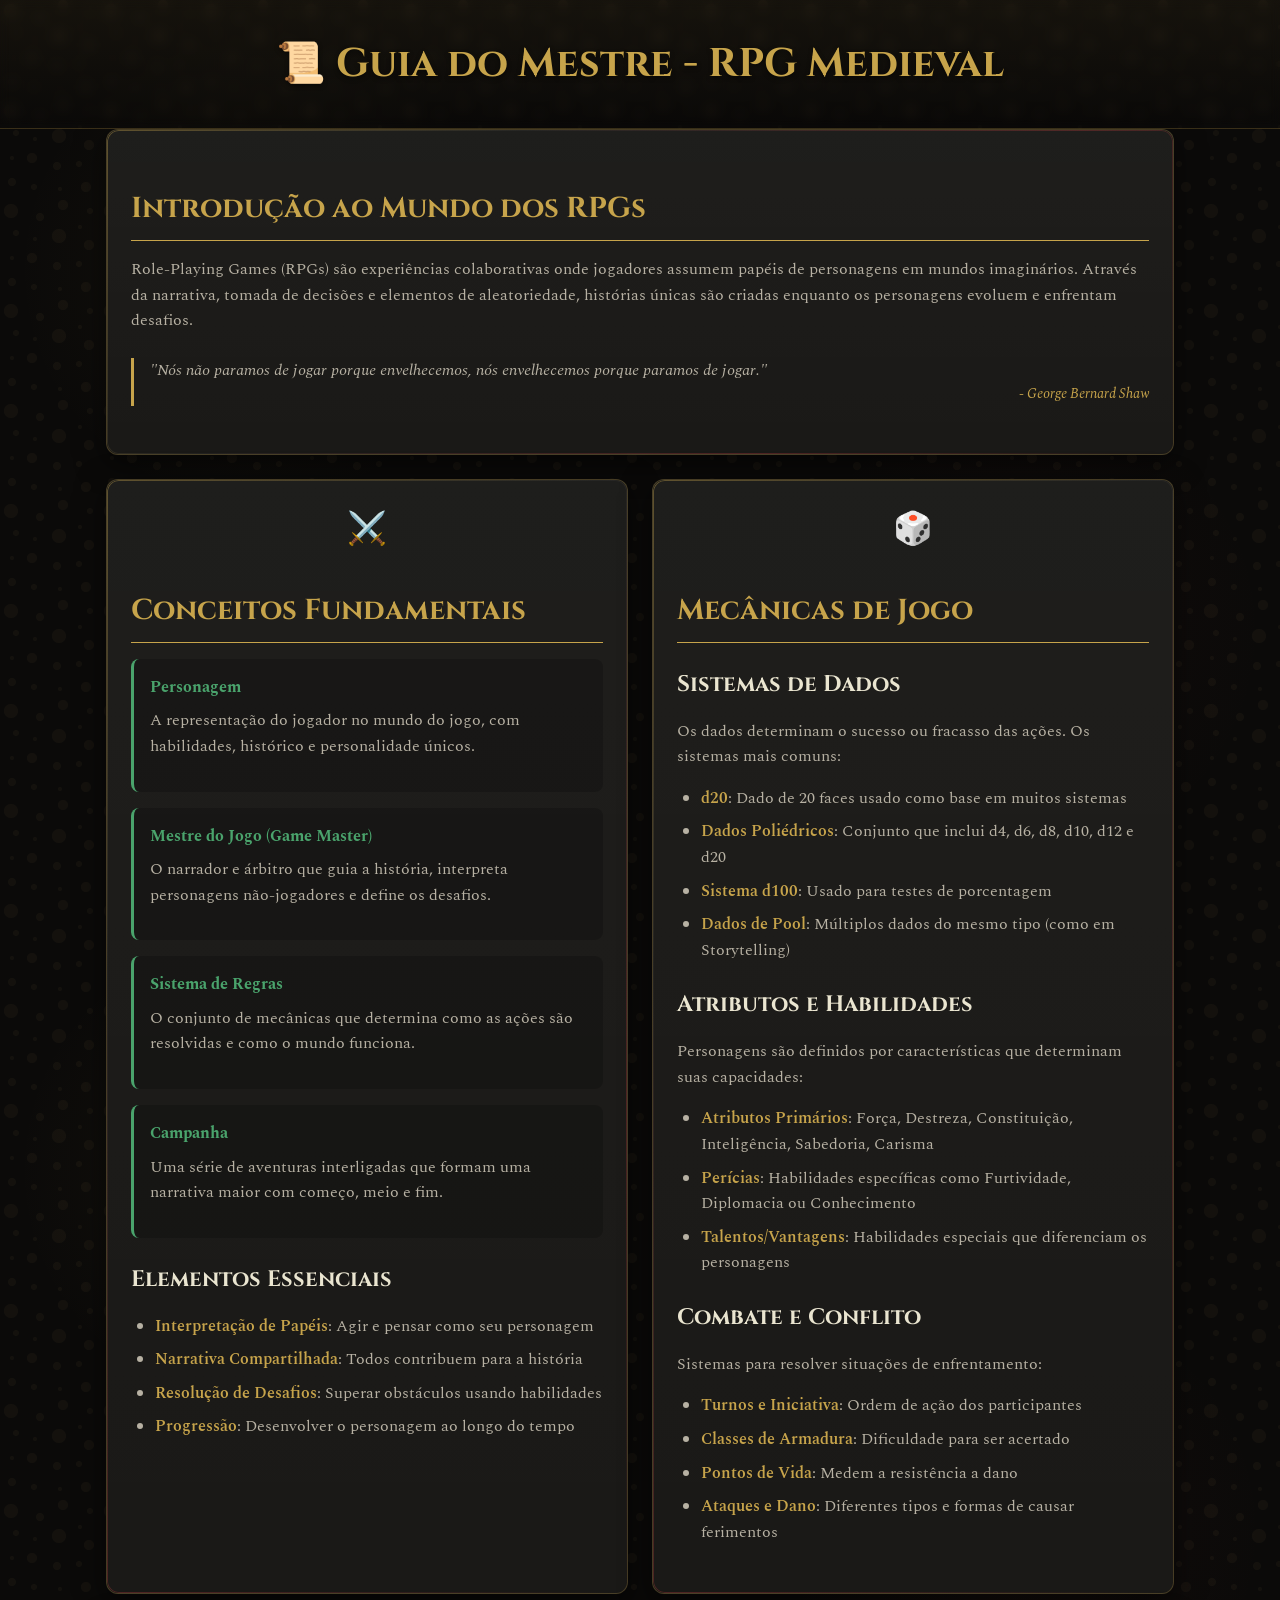
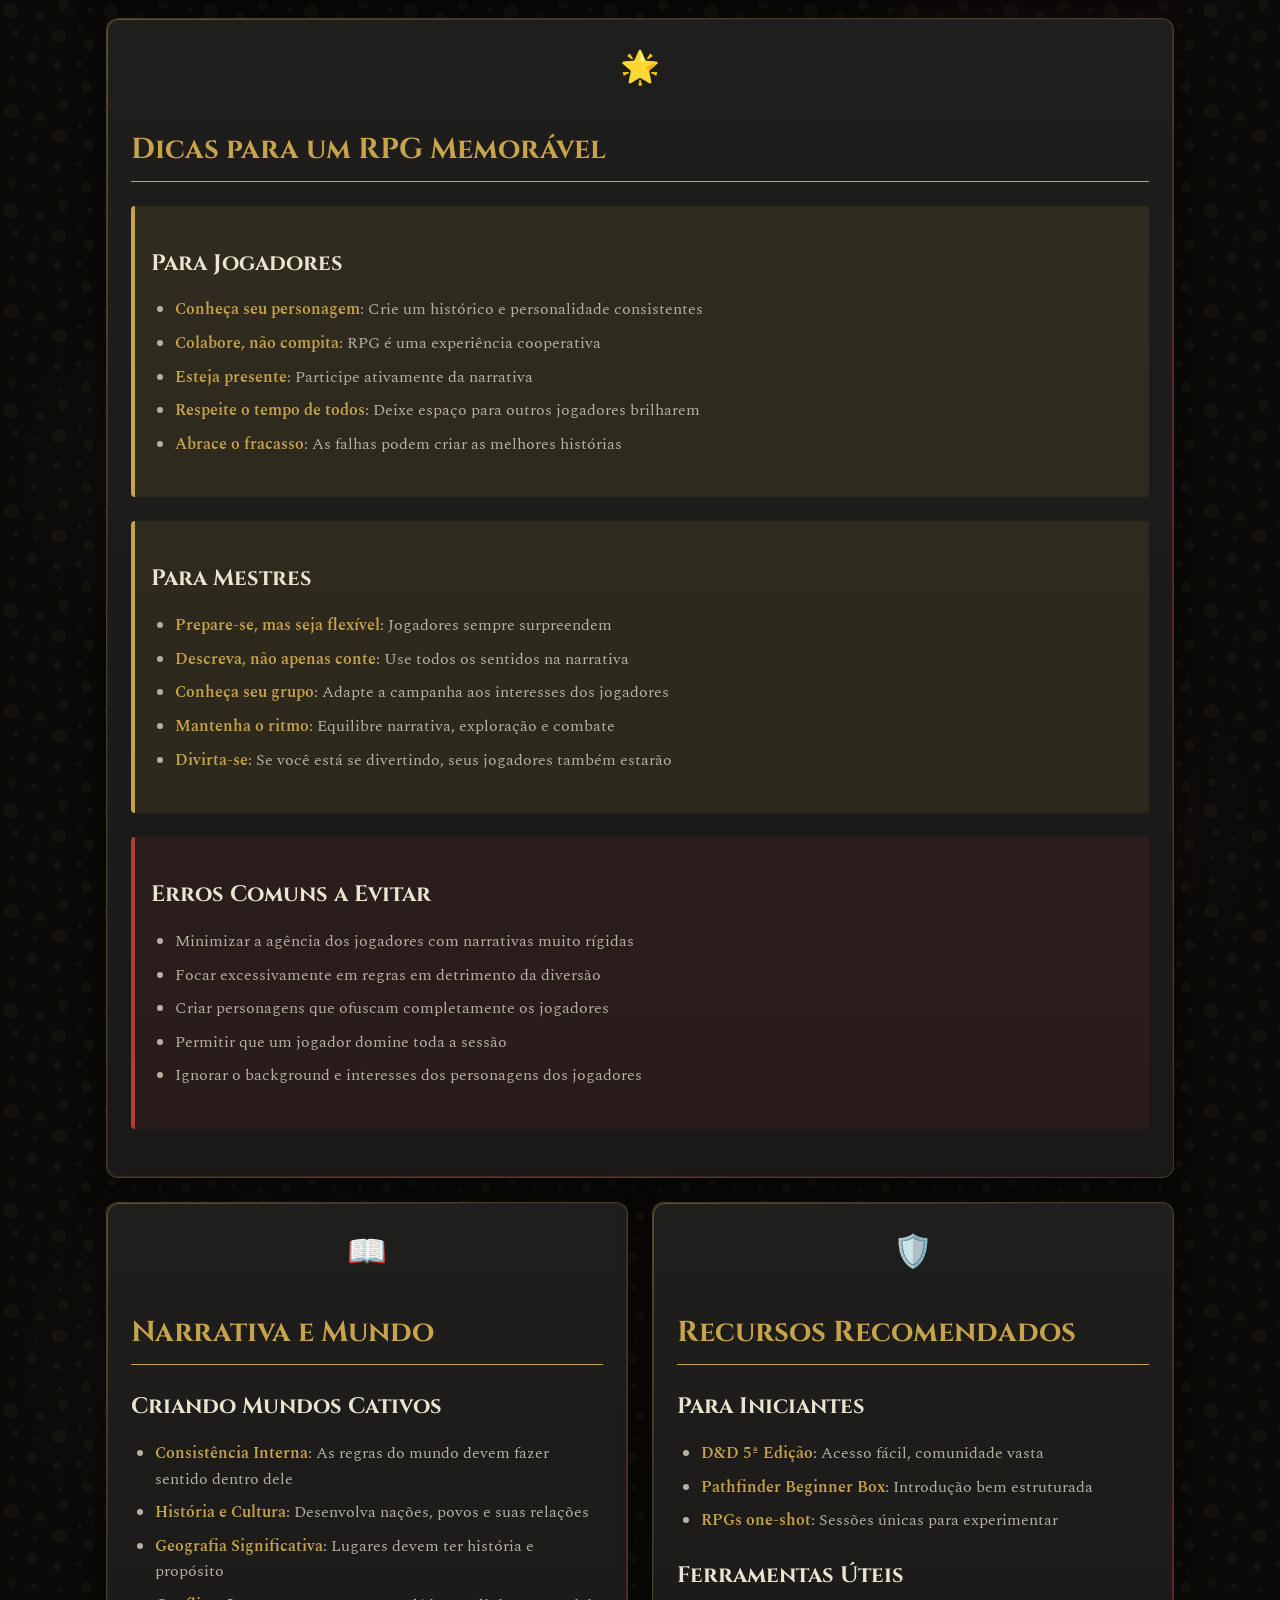
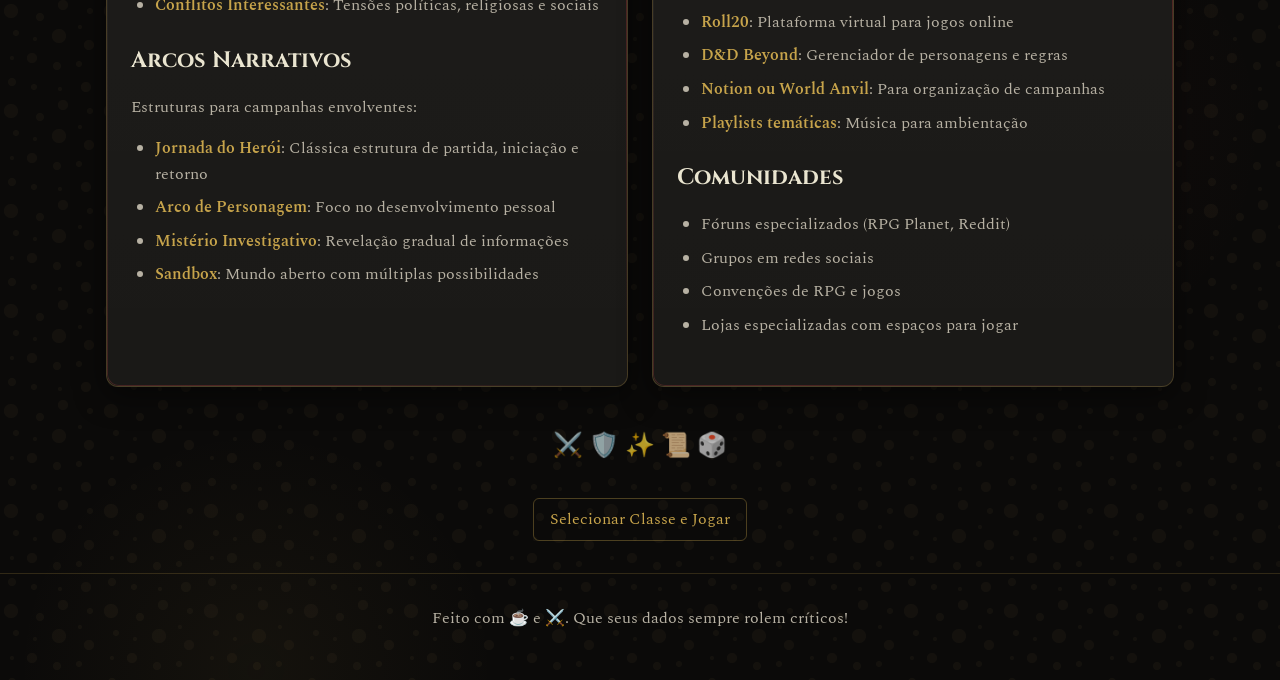
==== commit 45960256: "Update index.html" ====
--- a/index.html
+++ b/index.html
@@ -1,435 +1,410 @@
 <!DOCTYPE html>
-<html lang="en">
+<html lang="pt-BR">
 <head>
     <meta charset="UTF-8">
     <meta name="viewport" content="width=device-width, initial-scale=1.0">
-  <title>RPG Medieval — Mini Dungeon</title>
-  <link rel="preconnect" href="https://fonts.googleapis.com">
-  <link rel="preconnect" href="https://fonts.gstatic.com" crossorigin>
-  <link href="https://fonts.googleapis.com/css2?family=Cinzel:wght@400;700&family=Spectral:wght@300;400;600&display=swap" rel="stylesheet">
-  <style>
-    :root{
-      --bg:#0b0a09; /* fundo quase preto */
-      --card:#1a1917; /* cartas */
-      --ink:#eae5d0; /* texto pergaminho */
-      --gold:#c7a44b; /* detalhes dourados */
-      --blood:#b43b3b; /* dano */
-      --leaf:#4aa36c; /* cura */
-      --muted:#b7b1a3; /* texto secundário */
-      --parch:#2a2723; /* borda/ornamento */
-      --shadow: 0 8px 30px rgba(0,0,0,.5);
-    }
-    *{box-sizing:border-box}
-    html,body{height:100%}
-    body{
-      margin:0;
-      background:
-        radial-gradient(1200px 600px at 10% -10%, rgba(199,164,75,.08), transparent 60%),
-        radial-gradient(800px 400px at 90% 110%, rgba(179,59,59,.06), transparent 60%),
-        linear-gradient(180deg, #0d0c0a 0%, #0b0a09 100%);
-      color:var(--ink);
-      font-family:'Spectral', serif;
-      line-height:1.6;
-    }
-    header{
-      padding: clamp(18px, 2vw, 28px);
-      border-bottom:1px solid rgba(199,164,75,.2);
-      background:linear-gradient(180deg, rgba(199,164,75,.06), transparent);
-      position:sticky;top:0;backdrop-filter: blur(6px);
-      z-index: 10;
-    }
-    .max{max-width:1100px;margin:0 auto;padding:0 16px}
-    h1{font-family:'Cinzel', serif;letter-spacing:.03em;margin:0;font-size:clamp(28px,4.2vw,54px)}
-    h2{font-family:'Cinzel', serif;letter-spacing:.02em;margin:0 0 8px 0;font-size:clamp(22px,2.6vw,34px);color:var(--gold)}
-    p{margin:0 0 12px 0;color:var(--muted)}
-    .grid{display:grid;gap:16px;grid-template-columns:1fr}
-    @media(min-width:880px){.grid{grid-template-columns: 1.1fr .9fr}}.card{
-  background:linear-gradient(180deg, rgba(255,255,255,.02), rgba(255,255,255,.00)), var(--card);
-  border:1px solid rgba(199,164,75,.25);
-  border-radius:18px;
-  box-shadow: var(--shadow);
-  padding: clamp(16px, 2.4vw, 22px);
-  position:relative;
-  overflow:hidden;
-}
-.card::before{
-  content:"";position:absolute;inset:0;border-radius:18px;
-  padding:1px;background:
-    linear-gradient(135deg, rgba(199,164,75,.4), rgba(255,255,255,.04) 30%, rgba(179,59,59,.35) 70%, transparent 100%);
-  -webkit-mask:
-    linear-gradient(#000 0 0) content-box,
-    linear-gradient(#000 0 0);
-  -webkit-mask-composite: xor;mask-composite: exclude;
-}
-.badge{display:inline-flex;align-items:center;gap:8px;font-size:12px;color:var(--ink);opacity:.9}
-.badge .dot{width:6px;height:6px;border-radius:50%;background:var(--gold);box-shadow:0 0 8px rgba(199,164,75,.8)}
-
-.rules li{margin:6px 0}
-
-.hero{
-  display:grid;gap:14px;grid-template-columns:1fr;
-  align-items:center;
-}
-@media(min-width:720px){.hero{grid-template-columns: 1fr 1fr}}
-
-.orn{height:2px;background:linear-gradient(90deg, transparent, rgba(199,164,75,.45), transparent);margin:12px 0}
-
-.form{display:grid;gap:12px}
-label{font-weight:600;color:var(--ink)}
-select,input,button{
-  width:100%;
-  background:#141311;color:var(--ink);
-  border:1px solid rgba(199,164,75,.35);
-  border-radius:12px;padding:12px 14px;font-family:inherit;font-size:16px;
-  outline:none;
-}
-select:focus,input:focus,button:focus{box-shadow:0 0 0 4px rgba(199,164,75,.15)}
-button{
-  cursor:pointer;font-weight:700;letter-spacing:.02em;
-  transition:transform .05s ease, box-shadow .2s ease;
-  background:linear-gradient(180deg, rgba(199,164,75,.25), rgba(199,164,75,.1));
-}
-button:hover{transform: translateY(-1px)}
-
-.stack{display:flex;flex-direction:column;gap:12px}
-.row{display:flex;gap:10px;align-items:center}
-.grow{flex:1}
-
-.bar{height:12px;background:#141311;border:1px solid rgba(199,164,75,.35);border-radius:999px;overflow:hidden}
-.bar>span{display:block;height:100%;background:linear-gradient(90deg, #4aa36c, #c7a44b);width:100%;transition: width 0.3s ease}
-
-.log{font-family:ui-monospace, SFMono-Regular, Menlo, Monaco, Consolas, "Liberation Mono", "Courier New", monospace;
-  font-size:14px;background:#11100e;border:1px solid rgba(199,164,75,.25);border-radius:12px;min-height:120px;
-  padding:12px;white-space:pre-wrap;max-height:240px;overflow:auto}
-
-.tag{display:inline-block;background:#141311;border:1px solid rgba(199,164,75,.35);
-  padding:4px 8px;border-radius:999px;font-size:12px;color:var(--muted)}
-
-footer{opacity:.8;padding:28px 16px;text-align:center;color:var(--muted)}
- a{color:var(--gold);text-decoration:none}
-
-.stats {font-size: 12px; margin-top: 4px; color: var(--muted)}
-.attack-animation {
-  animation: attackPulse 0.3s ease;
-}
-@keyframes attackPulse {
-  0% { transform: translateX(0); }
-  25% { transform: translateX(3px); }
-  50% { transform: translateX(-3px); }
-  100% { transform: translateX(0); }
-}
-
-  </style>
+    <title>Guia do Mestre - Conceitos de RPG Medieval</title>
+    <link rel="preconnect" href="https://fonts.googleapis.com">
+    <link rel="preconnect" href="https://fonts.gstatic.com" crossorigin>
+    <link href="https://fonts.googleapis.com/css2?family=Cinzel:wght@400;700&family=Spectral:wght@300;400;600&display=swap" rel="stylesheet">
+    <style>
+        :root {
+            --bg: #0b0a09;
+            --card: #1a1917;
+            --ink: #eae5d0;
+            --gold: #c7a44b;
+            --blood: #b43b3b;
+            --leaf: #4aa36c;
+            --muted: #b7b1a3;
+            --parch: #2a2723;
+            --shadow: 0 8px 30px rgba(0,0,0,.5);
+        }
+        
+        * {
+            box-sizing: border-box;
+            margin: 0;
+            padding: 0;
+        }
+        
+        html, body {
+            height: 100%;
+            background: var(--bg);
+            color: var(--ink);
+            font-family: 'Spectral', serif;
+            line-height: 1.6;
+            background-image: 
+                radial-gradient(circle at 20% 30%, rgba(199, 164, 75, 0.05) 0%, transparent 20%),
+                radial-gradient(circle at 80% 70%, rgba(179, 59, 59, 0.05) 0%, transparent 20%),
+                url("data:image/svg+xml,%3Csvg width='100' height='100' viewBox='0 0 100 100' xmlns='http://www.w3.org/2000/svg'%3E%3Cpath d='M11 18c3.866 0 7-3.134 7-7s-3.134-7-7-7-7 3.134-7 7 3.134 7 7 7zm48 25c3.866 0 7-3.134 7-7s-3.134-7-7-7-7 3.134-7 7 3.134 7 7 7zm-43-7c1.657 0 3-1.343 3-3s-1.343-3-3-3-3 1.343-3 3 1.343 3 3 3zm63 31c1.657 0 3-1.343 3-3s-1.343-3-3-3-3 1.343-3 3 1.343 3 3 3zM34 90c1.657 0 3-1.343 3-3s-1.343-3-3-3-3 1.343-3 3 1.343 3 3 3zm56-76c1.657 0 3-1.343 3-3s-1.343-3-3-3-3 1.343-3 3 1.343 3 3 3zM12 86c2.21 0 4-1.79 4-4s-1.79-4-4-4-4 1.79-4 4 1.79 4 4 4zm28-65c2.21 0 4-1.79 4-4s-1.79-4-4-4-4 1.79-4 4 1.79 4 4 4zm23-11c2.76 0 5-2.24 5-5s-2.24-5-5-5-5 2.24-5 5 2.24 5 5 5zm-6 60c2.21 0 4-1.79 4-4s-1.79-4-4-4-4 1.79-4 4 1.79 4 4 4zm29 22c2.76 0 5-2.24 5-5s-2.24-5-5-5-5 2.24-5 5 2.24 5 5 5zM32 63c2.76 0 5-2.24 5-5s-2.24-5-5-5-5 2.24-5 5 2.24 5 5 5zm57-13c2.76 0 5-2.24 5-5s-2.24-5-5-5-5 2.24-5 5 2.24 5 5 5zm-9-21c1.105 0 2-.895 2-2s-.895-2-2-2-2 .895-2 2 .895 2 2 2zM60 91c1.105 0 2-.895 2-2s-.895-2-2-2-2 .895-2 2 .895 2 2 2zM35 41c1.105 0 2-.895 2-2s-.895-2-2-2-2 .895-2 2 .895 2 2 2zM12 60c1.105 0 2-.895 2-2s-.895-2-2-2-2 .895-2 2 .895 2 2 2z' fill='%23c7a44b' fill-opacity='0.05' fill-rule='evenodd'/%3E%3C/svg%3E");
+        }
+        
+        header {
+            padding: 1rem;
+            border-bottom: 1px solid rgba(199,164,75,.2);
+            background: linear-gradient(180deg, rgba(199,164,75,.06), transparent);
+            position: sticky;
+            top: 0;
+            backdrop-filter: blur(6px);
+            z-index: 10;
+        }
+        
+        .container {
+            max-width: 1100px;
+            margin: 0 auto;
+            padding: 0 1rem;
+        }
+        
+        h1, h2, h3 {
+            font-family: 'Cinzel', serif;
+            color: var(--gold);
+            margin-bottom: 1rem;
+        }
+        
+        h1 {
+            font-size: 2.5rem;
+            text-align: center;
+            margin: 1rem 0;
+            text-shadow: 0 2px 4px rgba(0,0,0,0.5);
+        }
+        
+        h2 {
+            font-size: 1.8rem;
+            border-bottom: 1px solid var(--gold);
+            padding-bottom: 0.5rem;
+            margin-top: 2rem;
+        }
+        
+        h3 {
+            font-size: 1.4rem;
+            color: var(--ink);
+            margin-top: 1.5rem;
+        }
+        
+        p {
+            margin-bottom: 1rem;
+            color: var(--muted);
+        }
+        
+        .card {
+            background: linear-gradient(180deg, rgba(255,255,255,.02), rgba(255,255,255,.00)), var(--card);
+            border: 1px solid rgba(199,164,75,.25);
+            border-radius: 12px;
+            box-shadow: var(--shadow);
+            padding: 1.5rem;
+            margin-bottom: 1.5rem;
+            position: relative;
+            overflow: hidden;
+        }
+        
+        .card::before {
+            content: "";
+            position: absolute;
+            inset: 0;
+            border-radius: 12px;
+            padding: 1px;
+            background: linear-gradient(135deg, rgba(199,164,75,.4), rgba(255,255,255,.04) 30%, rgba(179,59,59,.35) 70%, transparent 100%);
+            -webkit-mask: linear-gradient(#000 0 0) content-box, linear-gradient(#000 0 0);
+            -webkit-mask-composite: xor;
+            mask-composite: exclude;
+        }
+        
+        .grid {
+            display: grid;
+            gap: 1.5rem;
+        }
+        
+        @media (min-width: 768px) {
+            .grid {
+                grid-template-columns: repeat(2, 1fr);
+            }
+        }
+        
+        .section-icon {
+            font-size: 2rem;
+            margin-bottom: 1rem;
+            text-align: center;
+        }
+        
+        ul, ol {
+            margin-left: 1.5rem;
+            margin-bottom: 1.5rem;
+            color: var(--muted);
+        }
+        
+        li {
+            margin-bottom: 0.5rem;
+        }
+        
+        strong {
+            color: var(--gold);
+            font-weight: 600;
+        }
+        
+        .tip {
+            background: rgba(199, 164, 75, 0.1);
+            border-left: 4px solid var(--gold);
+            padding: 1rem;
+            margin: 1.5rem 0;
+            border-radius: 4px;
+        }
+        
+        .warning {
+            background: rgba(179, 59, 59, 0.1);
+            border-left: 4px solid var(--blood);
+            padding: 1rem;
+            margin: 1.5rem 0;
+            border-radius: 4px;
+        }
+        
+        .ornament {
+            text-align: center;
+            font-size: 1.5rem;
+            margin: 1rem 0;
+            color: var(--gold);
+            opacity: 0.7;
+        }
+        
+        .nav-links {
+            display: flex;
+            justify-content: center;
+            gap: 1rem;
+            margin: 2rem 0;
+        }
+        
+        .nav-link {
+            color: var(--gold);
+            text-decoration: none;
+            padding: 0.5rem 1rem;
+            border: 1px solid rgba(199,164,75,.35);
+            border-radius: 6px;
+            transition: all 0.3s ease;
+        }
+        
+        .nav-link:hover {
+            background: rgba(199, 164, 75, 0.1);
+            transform: translateY(-2px);
+        }
+        
+        footer {
+            text-align: center;
+            padding: 2rem 1rem;
+            color: var(--muted);
+            border-top: 1px solid rgba(199,164,75,.2);
+            margin-top: 2rem;
+        }
+        
+        .quote {
+            font-style: italic;
+            border-left: 3px solid var(--gold);
+            padding-left: 1rem;
+            margin: 1.5rem 0;
+            color: var(--muted);
+        }
+        
+        .author {
+            text-align: right;
+            color: var(--gold);
+            font-size: 0.9rem;
+        }
+        
+        .definition {
+            background: rgba(0, 0, 0, 0.2);
+            padding: 1rem;
+            border-radius: 8px;
+            margin: 1rem 0;
+            border-left: 3px solid var(--leaf);
+        }
+        
+        .definition-title {
+            color: var(--leaf);
+            font-weight: bold;
+            margin-bottom: 0.5rem;
+        }
+    </style>
 </head>
 <body>
-  <header>
-    <div class="max">
-      <h1>⛨ RPG Medieval — Mini Dungeon</h1>
-      <div class="badge"><span class="dot"></span> responsivo · 100% em HTML/CSS/JS · pronto pra brincar</div>
-    </div>
-  </header>  <main class="max" style="padding:22px 0 32px 0">
-    <section class="hero card">
-      <div>
-        <h2>O que é um RPG?</h2>
-        <p>RPG (Role-Playing Game) é um jogo onde você assume um papel em um mundo fictício. Você faz escolhas, rola o destino (dados/aleatoriedade) e evolui seu personagem.</p>
-        <div class="orn"></div>
-        <h2>Mecânicas em 30s</h2>
-        <ul class="rules">
-          <li><strong>Atributos</strong>: definem seus números base (HP, Ataque, Defesa).</li>
-          <li><strong>Classes</strong>: especializam o estilo (ex.: Guerreiro aguenta porrada, Mago dá burst, Arqueiro bate à distância).</li>
-          <li><strong>Testes/Críticos</strong>: rolagens (+ bônus) determinam acertos. Crítico = dano extra. Falha = errou, simples assim.</li>
-          <li><strong>Turnos</strong>: cada lado age na sua vez. Quem tem mais <em>Iniciativa</em> começa.</li>
-          <li><strong>Recursos</strong>: mana/energia limitam skills — aqui simplificamos pra foco em ataque básico.</li>
-        </ul>
-        <p class="tag">Dica: leia e já cai na dungeon à direita ⚔️</p>
-      </div>
-      <div class="card" style="background:#12110f">
-        <h2>Mini Dungeon — treino relâmpago</h2>
-        <p>Escolha sua <em>classe</em>, dê um nome estiloso ao seu <em>objeto de ataque</em> e lute contra um monstro aleatório. Vitória em poucos turnos.</p>
-        <div class="orn"></div>
-        <form class="form" id="setup">
-          <div class="row">
-            <div class="grow">
-              <label for="classe">Classe</label>
-              <select id="classe" required>
-                <option value="guerreiro">Guerreiro ⚔️</option>
-                <option value="mago">Mago 🔮</option>
-                <option value="arqueiro">Arqueiro 🏹</option>
-                <option value="ladino">Ladino 🗡️</option>
-              </select>
-            </div>
-            <div class="grow">
-              <label for="arma">Objeto de ataque</label>
-              <input id="arma" type="text" placeholder="ex.: Espada Solar, Cajado da Tempestade" maxlength="30" required />
-            </div>
-          </div>
-          <button type="submit">Iniciar Batalha</button>
-        </form><div id="battle" style="display:none" class="stack">
-      <div class="row" style="gap:14px">
-        <div class="card grow">
-          <strong>Você</strong>
-          <div class="bar" aria-label="HP do jogador"><span id="hpPlayer"></span></div>
-          <div id="statsPlayer" class="muted"></div>
-          <div id="detailedStatsPlayer" class="stats"></div>
-        </div>
-        <div class="card grow">
-          <strong>Inimigo</strong>
-          <div class="bar" aria-label="HP do inimigo"><span id="hpEnemy"></span></div>
-          <div id="statsEnemy" class="muted"></div>
-          <div id="detailedStatsEnemy" class="stats"></div>
-        </div>
-      </div>
-      <div class="row">
-        <button id="btnAttack" class="grow">Atacar</button>
-        <button id="btnReset" type="button">Reiniciar</button>
-      </div>
-      <div class="log" id="log" aria-live="polite"></div>
-    </div>
-  </div>
-</section>
-
-<section class="grid" style="margin-top:18px">
-  <article class="card">
-    <h2>Como adaptar pra sua campanha</h2>
-    <p>Quer deixar mais hardcore? Adicione habilidades com cooldown, efeitos (sangramento/veneno), guardas e itens consumíveis. O esqueleto abaixo já deixa tudo pronto pra evoluir.</p>
-    <ul class="rules">
-      <li>Troque o inimigo gerado em <code>randomEnemy()</code>.</li>
-      <li>Edite balanceamento em <code>CLASS_DATA</code> e <code>weaponGuess()</code>.</li>
-      <li>Substitua a aleatoriedade de <em>dados</em> por um d20 real se quiser.</li>
-    </ul>
-  </article>
-  <aside class="card">
-    <h2>Acessibilidade & Responsivo</h2>
-    <p>Componentes com rótulos, estados ao vivo no log, contraste alto e layout fluido (mobile‑first). Teste no celular: tudo se rearranja bonito.</p>
-  </aside>
-</section>
-
-  </main>  <footer>
-    Feito com ☕ e ⚔️. Divirta-se e evolua o código.
-  </footer>  <script>
-    'use strict';
-    // Garante que o JS só rode depois do DOM existir
-    window.addEventListener('DOMContentLoaded', () => {
-      // ===== Utilidades gerais
-      const $ = sel => document.querySelector(sel)
-      const $$ = sel => Array.from(document.querySelectorAll(sel))
-      const safeEl = (sel) => {
-        const el = $(sel)
-        if(!el) throw new Error('Elemento não encontrado: ' + sel)
-        return el
-      }
-      const logEl = safeEl('#log')
-      const log = msg => {
-        const time = new Date().toLocaleTimeString('pt-BR', {hour:'2-digit', minute:'2-digit'})
-        // Prepend para mensagem mais recente vir no topo sem quebrar acessibilidade
-        const line = document.createElement('div')
-        line.innerHTML = `[${time}] ${msg}`
-        logEl.prepend(line)
-      }
-      const clamp = (n, min, max) => Math.max(min, Math.min(max, n))
-      const r = (min, max) => Math.floor(Math.random() * (max - min + 1)) + min // inteiro [min,max]
-
-      // ===== Dados de classe (balance simplificado)
-      const CLASS_DATA = {
-        guerreiro: { hp: 110, atk: 14, def: 8, crit: 8, dodge: 4, desc:'frontliner resistente' },
-        mago:      { hp: 80,  atk: 20, def: 3, crit: 14, dodge: 6, desc:'vidro canhão' },
-        arqueiro:  { hp: 95,  atk: 16, def: 5, crit: 12, dodge: 8, desc:'dano à distância' },
-        ladino:    { hp: 85,  atk: 15, def: 4, crit: 18, dodge: 12, desc:'crítico e esquiva' }
-      }
-
-      // Tenta inferir bônus pela palavra da arma (bem simples e divertido)
-      function weaponGuess(name){
-        name = (name || '').toLowerCase()
-        if(/cajado|vara|orbe/.test(name)) return { bonus: 3, type:'mágico' }
-        if(/espada|lâmina|katana|sabre/.test(name)) return { bonus: 2, type:'corte' }
-        if(/machado|clava|marte|martelo/.test(name)) return { bonus: 3, type:'impacto' }
-        if(/arco|besta|flecha|virote/.test(name)) return { bonus: 2, type:'perfurante' }
-        if(/adaga|punhal|faca/.test(name)) return { bonus: 2, type:'precisão' }
-        if(/lança|tridente|alabarda|pique/.test(name)) return { bonus: 3, type:'alcance' }
-        if(/livro|grimório|runas?/.test(name)) return { bonus: 2, type:'arcano' }
-        return { bonus: 1, type:'improviso' }
-      }
-
-      function randomEnemy(){
-        const pool = [
-          { name:'Goblin', hp: 70, atk: 12, def: 4, crit: 6, dodge: 6, emoji:'👺' },
-          { name:'Lobo das Sombras', hp: 80, atk: 13, def: 3, crit: 10, dodge: 10, emoji:'🐺' },
-          { name:'Esqueleto', hp: 75, atk: 11, def: 6, crit: 5, dodge: 4, emoji:'💀' },
-          { name:'Slime Ácida', hp: 90, atk: 10, def: 2, crit: 4, dodge: 2, emoji:'🟢' }
-        ]
-        return JSON.parse(JSON.stringify(pool[r(0, pool.length-1)])) // clone raso
-      }
-
-      // ===== Referências de elementos (garantidas)
-      const els = {
-        form: safeEl('#setup'),
-        classe: safeEl('#classe'),
-        arma: safeEl('#arma'),
-        battle: safeEl('#battle'),
-        hpPlayer: safeEl('#hpPlayer'),
-        hpEnemy: safeEl('#hpEnemy'),
-        statsPlayer: safeEl('#statsPlayer'),
-        statsEnemy: safeEl('#statsEnemy'),
-        detailedStatsPlayer: safeEl('#detailedStatsPlayer'),
-        detailedStatsEnemy: safeEl('#detailedStatsEnemy'),
-        btnAttack: safeEl('#btnAttack'),
-        btnReset: safeEl('#btnReset')
-      }
-
-      // ===== Estado da batalha
-      const state = {
-        player: null,
-        enemy: null,
-        turn: 'player',
-        over: false
-      }
-
-      function setupBattle(classe, arma){
-        const c = CLASS_DATA[classe]
-        const w = weaponGuess(arma)
-        state.player = {
-          classe,
-          name: 'Herói',
-          hp: c.hp,
-          max: c.hp,
-          atk: c.atk + w.bonus,
-          def: c.def,
-          crit: c.crit,
-          dodge: c.dodge,
-          arma,
-          tipo: w.type
-        }
-        state.enemy = randomEnemy()
-        state.enemy.max = state.enemy.hp
-        state.turn = Math.random() < 0.5 ? 'player' : 'enemy'
-        state.over = false
-
-        // UI
-        els.battle.style.display = 'grid'
-        updateBars()
-        updateDetailedStats()
-        els.statsPlayer.innerHTML = `${c.desc} • arma: <em>${arma || 'improviso'}</em>`
-        els.statsEnemy.innerHTML = `${state.enemy.emoji} ${state.enemy.name}`
-        els.btnAttack.disabled = false
-        els.btnAttack.textContent = state.turn === 'player' ? 'Atacar' : 'Aguardar turno…'
-        logEl.innerHTML = ''
-        log(`Você entra na câmara escura e encara um ${state.enemy.name}. Iniciativa: ${state.turn === 'player' ? 'Você primeiro!' : 'Inimigo começa!'}`)
-        if(state.turn === 'enemy') enemyPlay()
-      }
-
-      function rollHit(attacker, defender){
-        const base = 60 // chance base de acerto
-        const dodge = defender.dodge // esquiva do alvo
-        const hitChance = clamp(base + attacker.atk - defender.def - dodge, 30, 95)
-        const roll = r(1,100)
-        const isHit = roll <= hitChance
-        const isCrit = isHit && r(1,100) <= attacker.crit
-        return { isHit, isCrit, hitChance }
-      }
-
-      function computeDamage(attacker, defender, isCrit){
-        const spread = r(-3,3)
-        let dmg = Math.max(1, attacker.atk + spread - Math.floor(defender.def/2))
-        if(isCrit) dmg = Math.floor(dmg * 1.8)
-        return dmg
-      }
-
-      function updateBars(){
-        if(!state.player || !state.enemy) return
-        const p = state.player, e = state.enemy
-        const pPct = clamp(Math.round((p.hp/p.max)*100),0,100)
-        const ePct = clamp(Math.round((e.hp/e.max)*100),0,100)
-        els.hpPlayer.style.width = pPct + '%'
-        els.hpEnemy.style.width = ePct + '%'
-        els.hpPlayer.style.background = pPct < 30 ? `linear-gradient(90deg, var(--blood), #823030)` : ''
-        els.hpEnemy.style.background = ePct < 30 ? `linear-gradient(90deg, var(--blood), #823030)` : ''
-      }
-      
-      function updateDetailedStats() {
-        if(!state.player || !state.enemy) return
-        const p = state.player, e = state.enemy
-        els.detailedStatsPlayer.innerHTML = `HP: ${p.hp}/${p.max} | ATK: ${p.atk} | DEF: ${p.def} | CRIT: ${p.crit}% | DODGE: ${p.dodge}%`
-        els.detailedStatsEnemy.innerHTML = `HP: ${e.hp}/${e.max} | ATK: ${e.atk} | DEF: ${e.def} | CRIT: ${e.crit}% | DODGE: ${e.dodge}%`
-      }
-
-      function endBattle(result){
-        state.over = true
-        els.btnAttack.disabled = true
-        const msg = result === 'win' ? '🎉 Vitória! A sala ecoa com o silêncio do inimigo derrotado.' : '💀 Derrota! Você cai e a dungeon te engole na escuridão.'
-        log(msg)
-        els.btnAttack.textContent = 'Fim'
-      }
-
-      function playerAttack(){
-        if(state.over || state.turn !== 'player') return
-        els.btnAttack.disabled = true // evita double click
-        
-        // Animação de ataque
-        els.btnAttack.classList.add('attack-animation')
-        setTimeout(() => {
-          els.btnAttack.classList.remove('attack-animation')
-        }, 300)
-        
-        const P = state.player, E = state.enemy
-        const {isHit, isCrit, hitChance} = rollHit(P, E)
-        if(!isHit){
-          log(`Você erra o golpe com ${P.arma} (chance ${hitChance}%). O ${E.name} desvia!`)
-        } else {
-          const dmg = computeDamage(P, E, isCrit)
-          E.hp = clamp(E.hp - dmg, 0, E.max)
-          log(`Você ataca com <strong>${P.arma}</strong> (${P.tipo}) e causa <span style="color:var(--blood);font-weight:700">${dmg}</span> ${isCrit?'💥 crítico!':''}`)
-        }
-        updateBars()
-        updateDetailedStats()
-        if(state.enemy.hp <= 0) return endBattle('win')
-        state.turn = 'enemy'
-        els.btnAttack.textContent = 'Aguardar turno…'
-        setTimeout(enemyPlay, 600)
-      }
-
-      function enemyPlay(){
-        if(state.over) return
-        const P = state.player, E = state.enemy
-        const {isHit, isCrit, hitChance} = rollHit(E, P)
-        if(!isHit){
-          log(`${E.emoji} <em>${E.name}</em> erra (chance ${hitChance}%). Você esquiva como um ninja!`)
-        } else {
-          const dmg = computeDamage(E, P, isCrit)
-          P.hp = clamp(P.hp - dmg, 0, P.max)
-          log(`${E.emoji} <em>${E.name}</em> atinge você e causa <span style="color:var(--blood);font-weight:700">${dmg}</span> ${isCrit?'💥 crítico!':''}`)
-        }
-        updateBars()
-        updateDetailedStats()
-        if(state.player.hp <= 0) return endBattle('lose')
-        state.turn = 'player'
-        els.btnAttack.textContent = 'Atacar'
-        els.btnAttack.disabled = false
-      }
-
-      // ===== Eventos
-      safeEl('#setup').addEventListener('submit', (e)=>{
-        e.preventDefault()
-        const classe = els.classe.value
-        const arma = (els.arma.value || 'Soco de Valor').trim()
-        setupBattle(classe, arma)
-      })
-      els.btnAttack.addEventListener('click', playerAttack)
-      els.btnReset.addEventListener('click', ()=>{
-        // reset sem recarregar a página
-        els.battle.style.display = 'none'
-        logEl.innerHTML = ''
-        els.arma.value = ''
-        els.btnAttack.disabled = false
-        Object.assign(state, { player:null, enemy:null, turn:'player', over:false })
-      })
-
-      // Extra: Enter no input arma já inicia
-      els.arma.addEventListener('keydown', (e)=>{
-        if(e.key==='Enter'){
-          e.preventDefault();
-          safeEl('#setup').dispatchEvent(new Event('submit', {cancelable:true}))
-        }
-      })
-    })
-  </script></body>
-</html>+    <header>
+        <div class="container">
+            <h1>📜 Guia do Mestre - RPG Medieval</h1>
+        </div>
+    </header>
+    
+    <main class="container">
+        <div class="card">
+            <h2>Introdução ao Mundo dos RPGs</h2>
+            <p>Role-Playing Games (RPGs) são experiências colaborativas onde jogadores assumem papéis de personagens em mundos imaginários. Através da narrativa, tomada de decisões e elementos de aleatoriedade, histórias únicas são criadas enquanto os personagens evoluem e enfrentam desafios.</p>
+            
+            <div class="quote">
+                "Nós não paramos de jogar porque envelhecemos, nós envelhecemos porque paramos de jogar."
+                <div class="author">- George Bernard Shaw</div>
+            </div>
+        </div>
+        
+        <div class="grid">
+            <div class="card">
+                <div class="section-icon">⚔️</div>
+                <h2>Conceitos Fundamentais</h2>
+                
+                <div class="definition">
+                    <div class="definition-title">Personagem</div>
+                    <p>A representação do jogador no mundo do jogo, com habilidades, histórico e personalidade únicos.</p>
+                </div>
+                
+                <div class="definition">
+                    <div class="definition-title">Mestre do Jogo (Game Master)</div>
+                    <p>O narrador e árbitro que guia a história, interpreta personagens não-jogadores e define os desafios.</p>
+                </div>
+                
+                <div class="definition">
+                    <div class="definition-title">Sistema de Regras</div>
+                    <p>O conjunto de mecânicas que determina como as ações são resolvidas e como o mundo funciona.</p>
+                </div>
+                
+                <div class="definition">
+                    <div class="definition-title">Campanha</div>
+                    <p>Uma série de aventuras interligadas que formam uma narrativa maior com começo, meio e fim.</p>
+                </div>
+                
+                <h3>Elementos Essenciais</h3>
+                <ul>
+                    <li><strong>Interpretação de Papéis</strong>: Agir e pensar como seu personagem</li>
+                    <li><strong>Narrativa Compartilhada</strong>: Todos contribuem para a história</li>
+                    <li><strong>Resolução de Desafios</strong>: Superar obstáculos usando habilidades</li>
+                    <li><strong>Progressão</strong>: Desenvolver o personagem ao longo do tempo</li>
+                </ul>
+            </div>
+            
+            <div class="card">
+                <div class="section-icon">🎲</div>
+                <h2>Mecânicas de Jogo</h2>
+                
+                <h3>Sistemas de Dados</h3>
+                <p>Os dados determinam o sucesso ou fracasso das ações. Os sistemas mais comuns:</p>
+                <ul>
+                    <li><strong>d20</strong>: Dado de 20 faces usado como base em muitos sistemas</li>
+                    <li><strong>Dados Poliédricos</strong>: Conjunto que inclui d4, d6, d8, d10, d12 e d20</li>
+                    <li><strong>Sistema d100</strong>: Usado para testes de porcentagem</li>
+                    <li><strong>Dados de Pool</strong>: Múltiplos dados do mesmo tipo (como em Storytelling)</li>
+                </ul>
+                
+                <h3>Atributos e Habilidades</h3>
+                <p>Personagens são definidos por características que determinam suas capacidades:</p>
+                <ul>
+                    <li><strong>Atributos Primários</strong>: Força, Destreza, Constituição, Inteligência, Sabedoria, Carisma</li>
+                    <li><strong>Perícias</strong>: Habilidades específicas como Furtividade, Diplomacia ou Conhecimento</li>
+                    <li><strong>Talentos/Vantagens</strong>: Habilidades especiais que diferenciam os personagens</li>
+                </ul>
+                
+                <h3>Combate e Conflito</h3>
+                <p>Sistemas para resolver situações de enfrentamento:</p>
+                <ul>
+                    <li><strong>Turnos e Iniciativa</strong>: Ordem de ação dos participantes</li>
+                    <li><strong>Classes de Armadura</strong>: Dificuldade para ser acertado</li>
+                    <li><strong>Pontos de Vida</strong>: Medem a resistência a dano</li>
+                    <li><strong>Ataques e Dano</strong>: Diferentes tipos e formas de causar ferimentos</li>
+                </ul>
+            </div>
+        </div>
+        
+        <div class="card">
+            <div class="section-icon">🌟</div>
+            <h2>Dicas para um RPG Memorável</h2>
+            
+            <div class="tip">
+                <h3>Para Jogadores</h3>
+                <ul>
+                    <li><strong>Conheça seu personagem</strong>: Crie um histórico e personalidade consistentes</li>
+                    <li><strong>Colabore, não compita</strong>: RPG é uma experiência cooperativa</li>
+                    <li><strong>Esteja presente</strong>: Participe ativamente da narrativa</li>
+                    <li><strong>Respeite o tempo de todos</strong>: Deixe espaço para outros jogadores brilharem</li>
+                    <li><strong>Abrace o fracasso</strong>: As falhas podem criar as melhores histórias</li>
+                </ul>
+            </div>
+            
+            <div class="tip">
+                <h3>Para Mestres</h3>
+                <ul>
+                    <li><strong>Prepare-se, mas seja flexível</strong>: Jogadores sempre surpreendem</li>
+                    <li><strong>Descreva, não apenas conte</strong>: Use todos os sentidos na narrativa</li>
+                    <li><strong>Conheça seu grupo</strong>: Adapte a campanha aos interesses dos jogadores</li>
+                    <li><strong>Mantenha o ritmo</strong>: Equilibre narrativa, exploração e combate</li>
+                    <li><strong>Divirta-se</strong>: Se você está se divertindo, seus jogadores também estarão</li>
+                </ul>
+            </div>
+            
+            <div class="warning">
+                <h3>Erros Comuns a Evitar</h3>
+                <ul>
+                    <li>Minimizar a agência dos jogadores com narrativas muito rígidas</li>
+                    <li>Focar excessivamente em regras em detrimento da diversão</li>
+                    <li>Criar personagens que ofuscam completamente os jogadores</li>
+                    <li>Permitir que um jogador domine toda a sessão</li>
+                    <li>Ignorar o background e interesses dos personagens dos jogadores</li>
+                </ul>
+            </div>
+        </div>
+        
+        <div class="grid">
+            <div class="card">
+                <div class="section-icon">📖</div>
+                <h2>Narrativa e Mundo</h2>
+                
+                <h3>Criando Mundos Cativos</h3>
+                <ul>
+                    <li><strong>Consistência Interna</strong>: As regras do mundo devem fazer sentido dentro dele</li>
+                    <li><strong>História e Cultura</strong>: Desenvolva nações, povos e suas relações</li>
+                    <li><strong>Geografia Significativa</strong>: Lugares devem ter história e propósito</li>
+                    <li><strong>Conflitos Interessantes</strong>: Tensões políticas, religiosas e sociais</li>
+                </ul>
+                
+                <h3>Arcos Narrativos</h3>
+                <p>Estruturas para campanhas envolventes:</p>
+                <ul>
+                    <li><strong>Jornada do Herói</strong>: Clássica estrutura de partida, iniciação e retorno</li>
+                    <li><strong>Arco de Personagem</strong>: Foco no desenvolvimento pessoal</li>
+                    <li><strong>Mistério Investigativo</strong>: Revelação gradual de informações</li>
+                    <li><strong>Sandbox</strong>: Mundo aberto com múltiplas possibilidades</li>
+                </ul>
+            </div>
+            
+            <div class="card">
+                <div class="section-icon">🛡️</div>
+                <h2>Recursos Recomendados</h2>
+                
+                <h3>Para Iniciantes</h3>
+                <ul>
+                    <li><strong>D&D 5ª Edição</strong>: Acesso fácil, comunidade vasta</li>
+                    <li><strong>Pathfinder Beginner Box</strong>: Introdução bem estruturada</li>
+                    <li><strong>RPGs one-shot</strong>: Sessões únicas para experimentar</li>
+                </ul>
+                
+                <h3>Ferramentas Úteis</h3>
+                <ul>
+                    <li><strong>Roll20</strong>: Plataforma virtual para jogos online</li>
+                    <li><strong>D&D Beyond</strong>: Gerenciador de personagens e regras</li>
+                    <li><strong>Notion ou World Anvil</strong>: Para organização de campanhas</li>
+                    <li><strong>Playlists temáticas</strong>: Música para ambientação</li>
+                </ul>
+                
+                <h3>Comunidades</h3>
+                <ul>
+                    <li>Fóruns especializados (RPG Planet, Reddit)</li>
+                    <li>Grupos em redes sociais</li>
+                    <li>Convenções de RPG e jogos</li>
+                    <li>Lojas especializadas com espaços para jogar</li>
+                </ul>
+            </div>
+        </div>
+        
+        <div class="ornament">⚔️ 🛡️ ✨ 📜 🎲</div>
+        
+        <div class="nav-links">
+            <a href="dungeon1.html" class="nav-link">Selecionar Classe e Jogar</a>
+        </div>
+    </main>
+    
+    <footer>
+        <p>Feito com ☕ e ⚔️. Que seus dados sempre rolem críticos!</p>
+    </footer>
+</body>
+</html>
